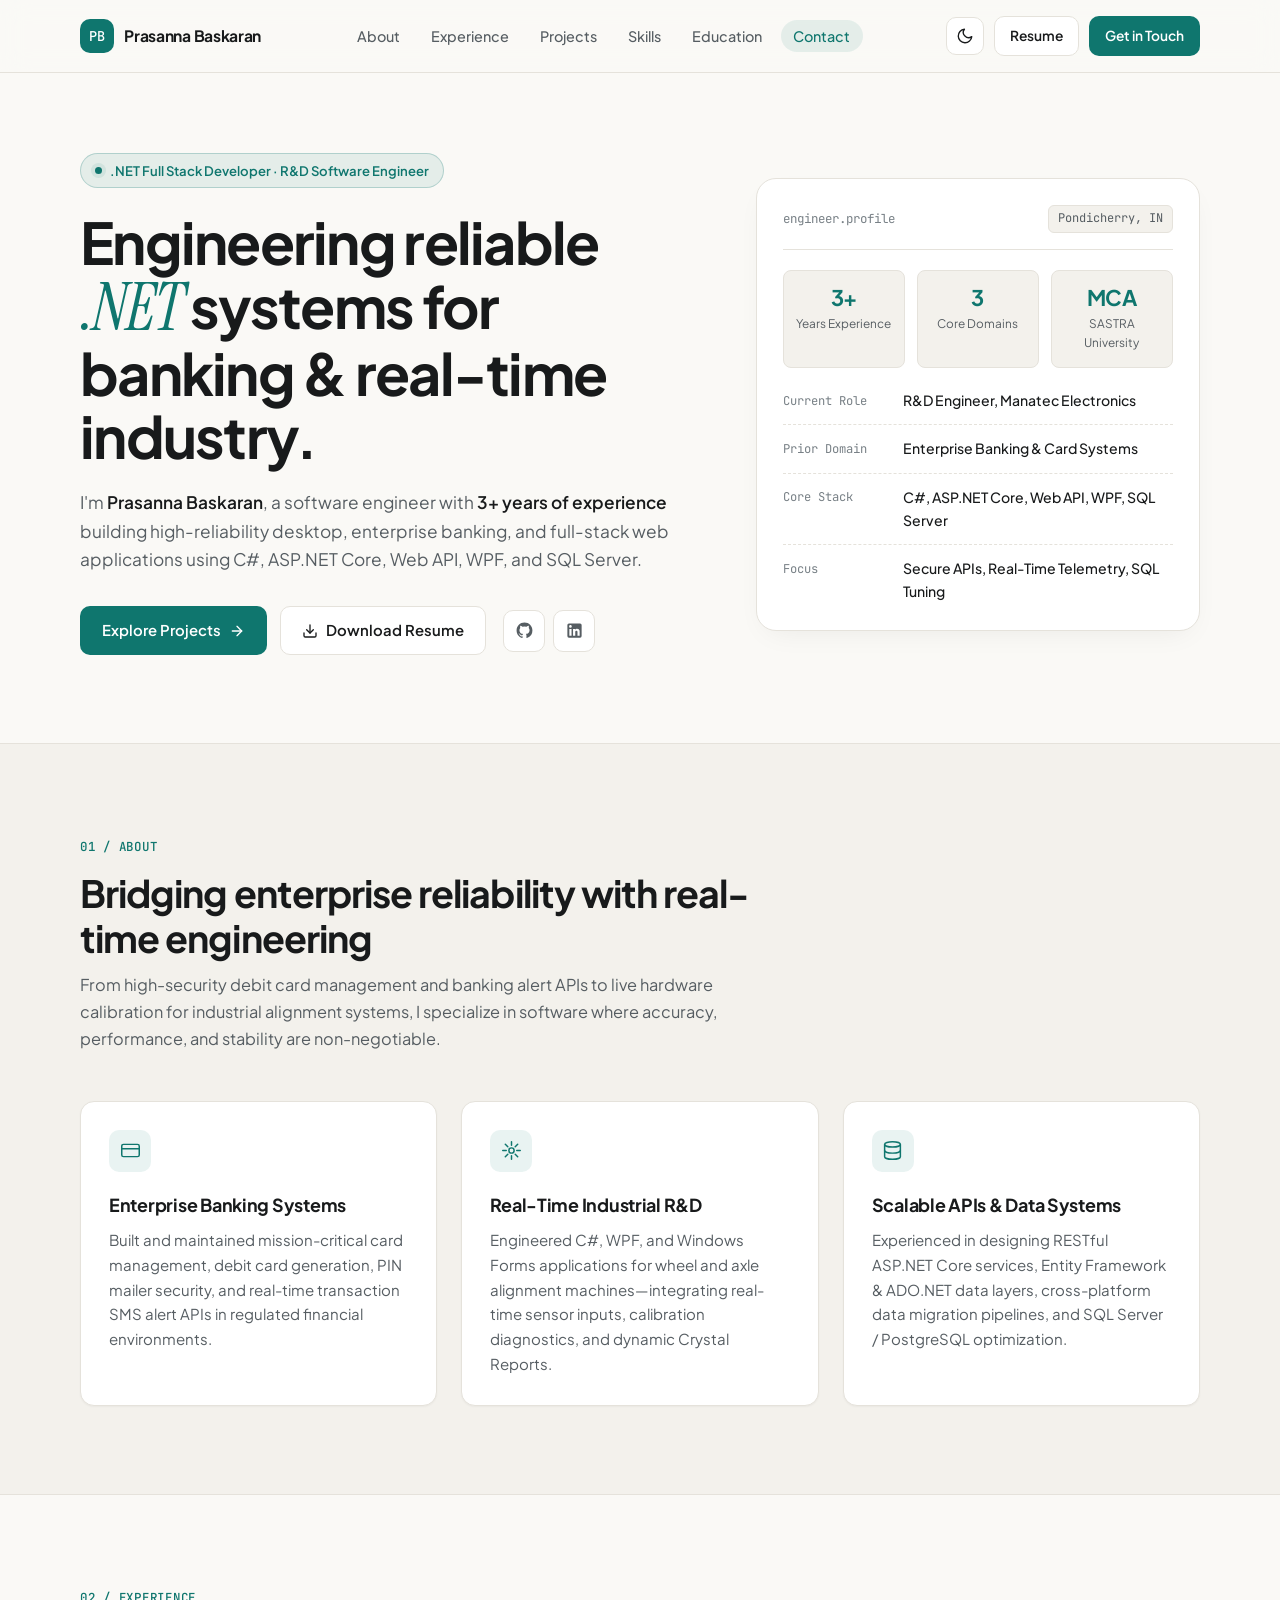
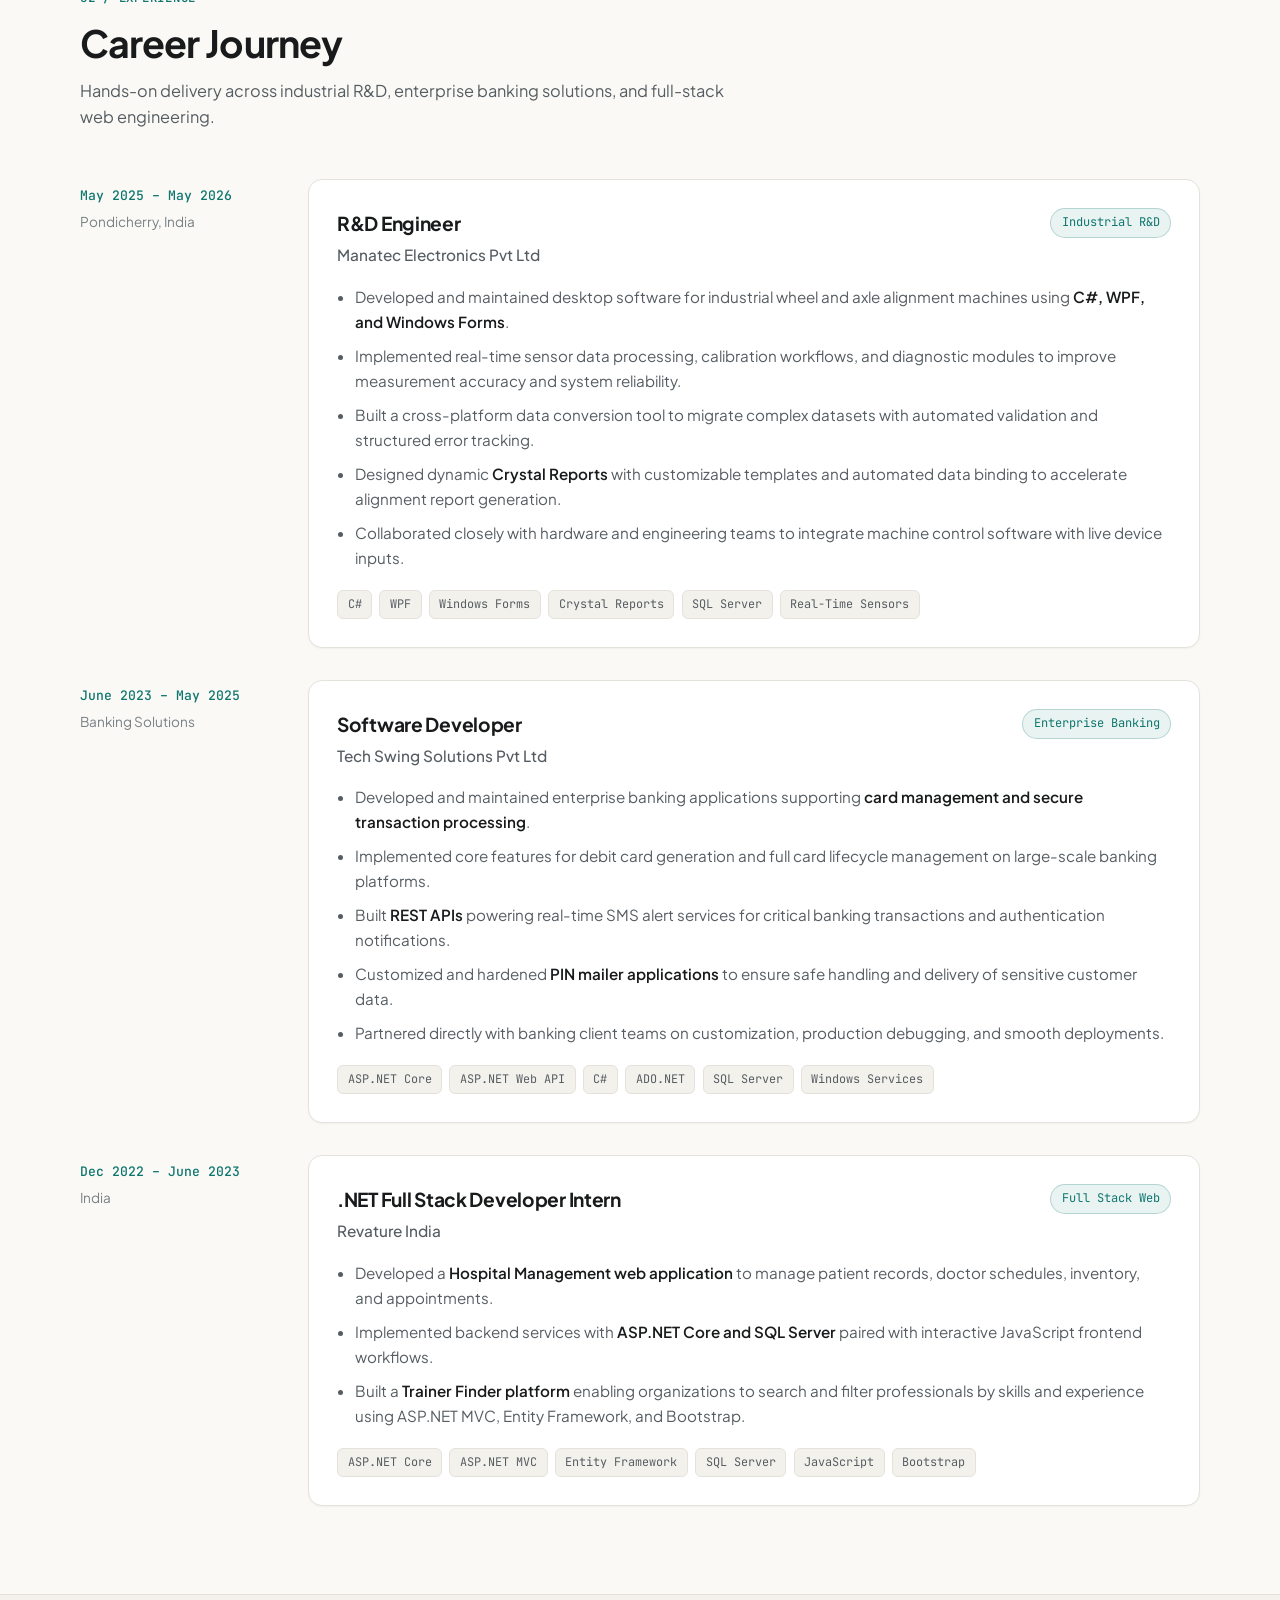
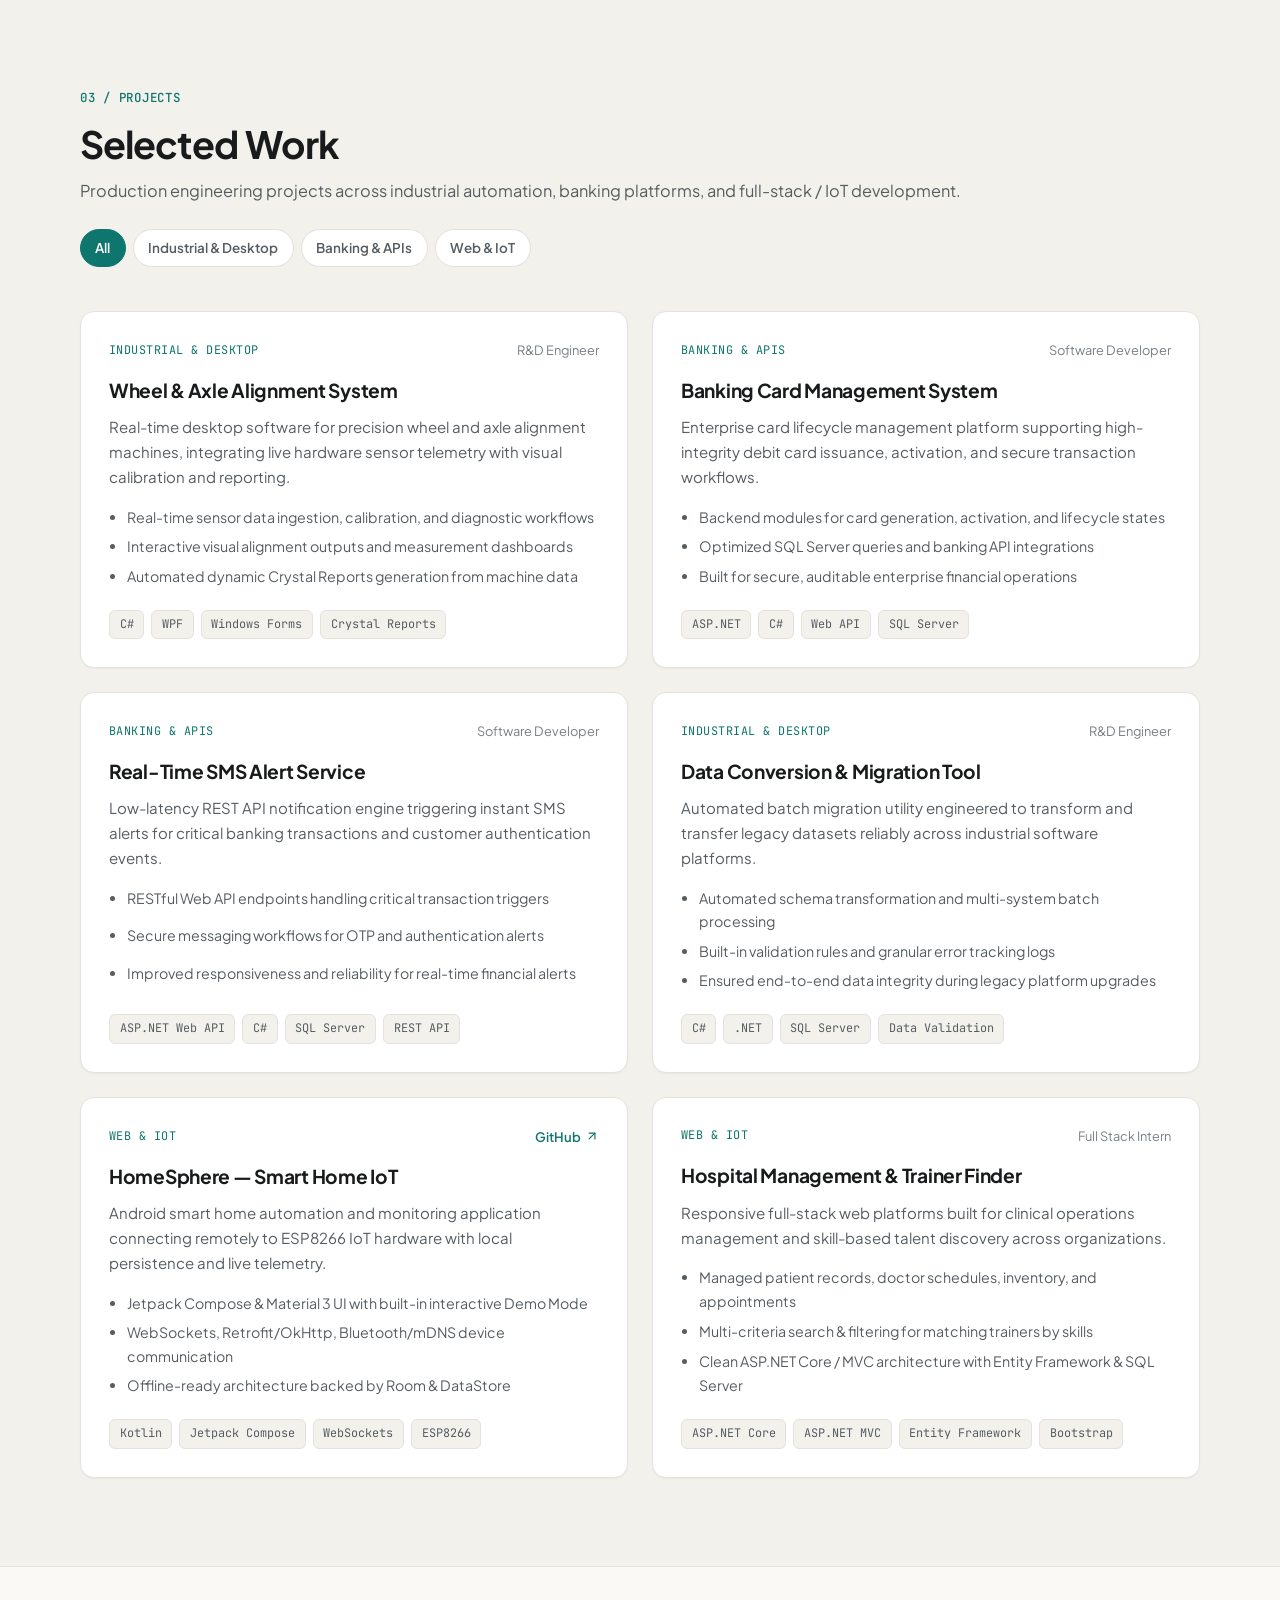
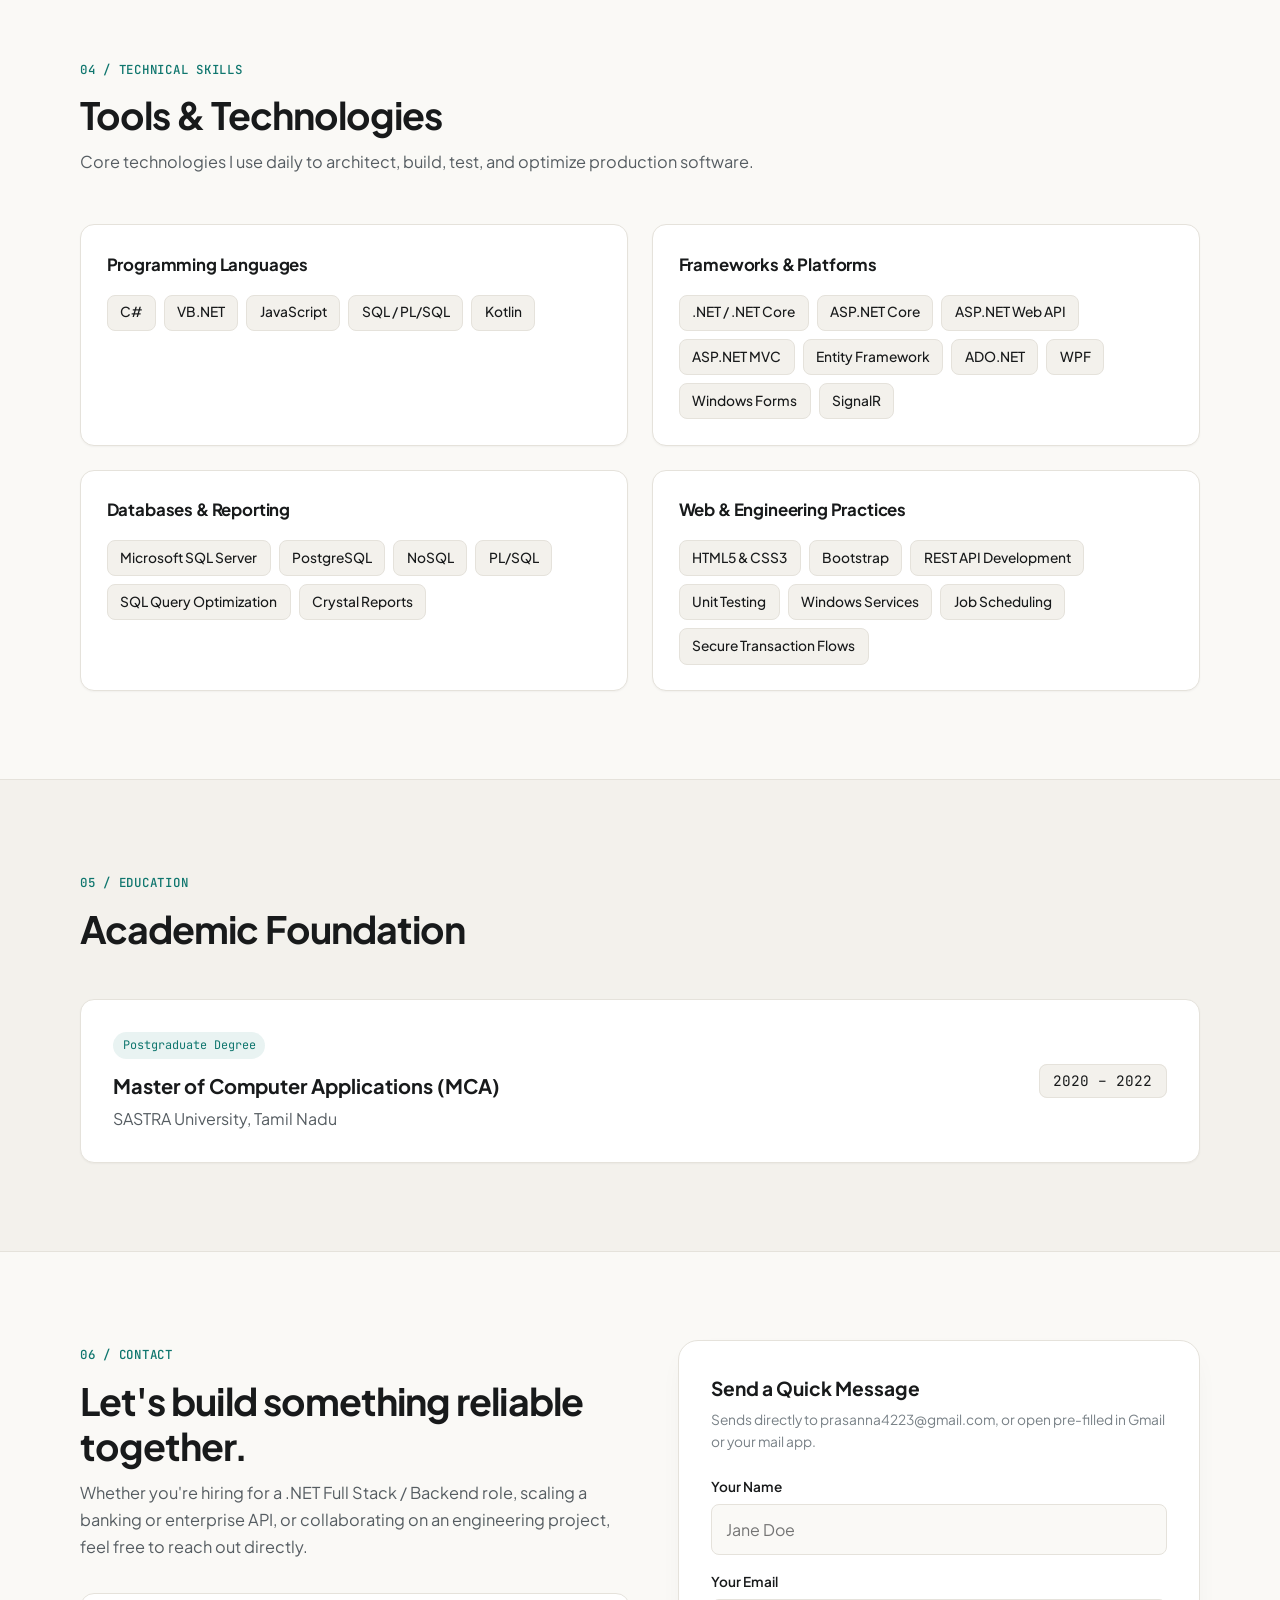
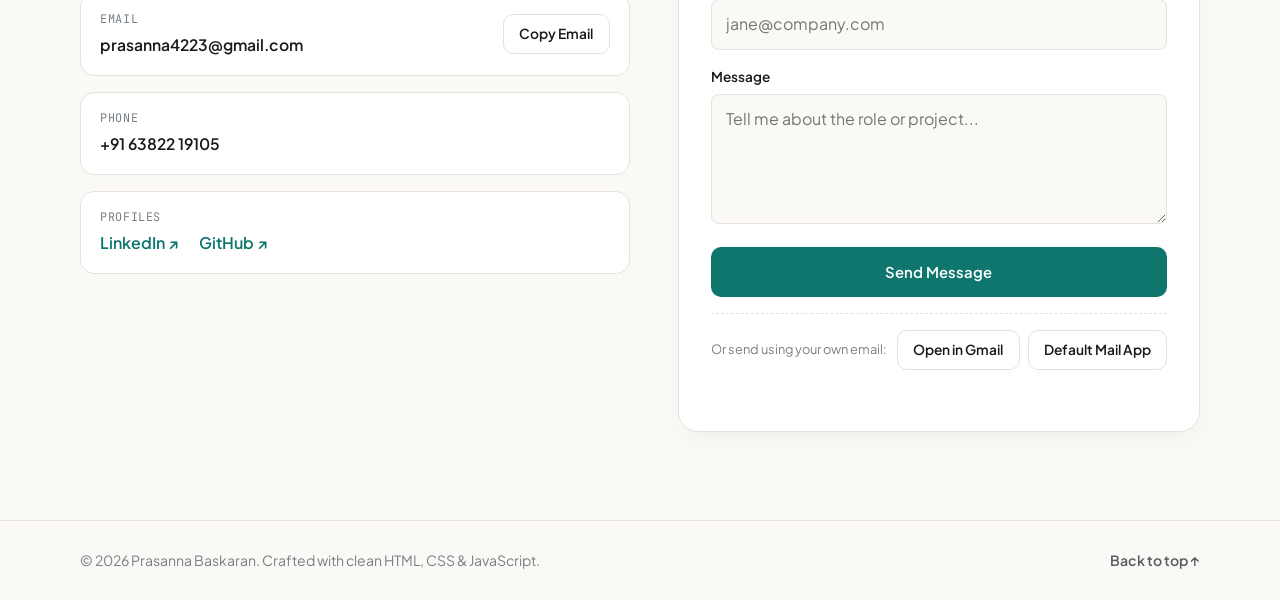
==== index.html @ 6852144d "Added new files" ====
<!DOCTYPE html>
<html lang="en" data-theme="light">
<head>
  <meta charset="UTF-8" />
  <meta name="viewport" content="width=device-width, initial-scale=1.0" />
  <title>Prasanna Baskaran — .NET Full Stack Developer &amp; R&amp;D Engineer</title>
  <meta name="description" content="Portfolio of Prasanna Baskaran — .NET Full Stack Developer and R&D Engineer with 3+ years of experience building enterprise banking platforms, real-time industrial software, and scalable web applications." />
  <meta property="og:title" content="Prasanna Baskaran — .NET Full Stack Developer" />
  <meta property="og:description" content="3+ years building C#, ASP.NET Core, Web API, WPF, and SQL Server solutions across enterprise banking and real-time industrial R&D." />
  <meta property="og:type" content="website" />

  <link rel="preconnect" href="https://fonts.googleapis.com" />
  <link rel="preconnect" href="https://fonts.gstatic.com" crossorigin />
  <link href="https://fonts.googleapis.com/css2?family=Instrument+Serif:ital@0;1&family=JetBrains+Mono:wght@400;500&family=Plus+Jakarta+Sans:wght@400;500;600;700&display=swap" rel="stylesheet" />

  <link rel="stylesheet" href="styles.css" />
</head>
<body>
  <div class="scroll-progress" id="scrollProgress" aria-hidden="true"></div>
  <a class="skip-link" href="#main">Skip to main content</a>

  <!-- Header & Navigation -->
  <header class="site-header" id="top">
    <div class="container header-inner">
      <a href="#top" class="brand" aria-label="Prasanna Baskaran home">
        <span class="brand-mark">PB</span>
        <span class="brand-name">Prasanna Baskaran</span>
      </a>

      <nav class="nav" id="primaryNav" aria-label="Primary navigation">
        <ul class="nav-list">
          <li><a href="#about" class="nav-link">About</a></li>
          <li><a href="#experience" class="nav-link">Experience</a></li>
          <li><a href="#projects" class="nav-link">Projects</a></li>
          <li><a href="#skills" class="nav-link">Skills</a></li>
          <li><a href="#education" class="nav-link">Education</a></li>
          <li><a href="#contact" class="nav-link">Contact</a></li>
        </ul>
      </nav>

      <div class="header-actions">
        <button
          type="button"
          class="icon-btn"
          id="themeToggle"
          aria-label="Toggle dark mode"
          title="Toggle color theme"
        >
          <svg class="icon icon-sun" viewBox="0 0 24 24" fill="none" stroke="currentColor" stroke-width="1.8" stroke-linecap="round" stroke-linejoin="round" aria-hidden="true">
            <circle cx="12" cy="12" r="4"></circle>
            <path d="M12 2v2M12 20v2M4.93 4.93l1.41 1.41M17.66 17.66l1.41 1.41M2 12h2M20 12h2M6.34 17.66l-1.41 1.41M19.07 4.93l-1.41 1.41"></path>
          </svg>
          <svg class="icon icon-moon" viewBox="0 0 24 24" fill="none" stroke="currentColor" stroke-width="1.8" stroke-linecap="round" stroke-linejoin="round" aria-hidden="true">
            <path d="M21 12.79A9 9 0 1 1 11.21 3 7 7 0 0 0 21 12.79z"></path>
          </svg>
        </button>

        <a href="Prasanna_Baskaran_Resume.html" download="Prasanna_Baskaran_Resume.html" class="btn btn-secondary btn-sm hide-mobile">Resume</a>
        <a href="#contact" class="btn btn-primary btn-sm hide-mobile">Get in Touch</a>

        <button
          type="button"
          class="icon-btn mobile-menu-btn"
          id="menuToggle"
          aria-label="Open navigation menu"
          aria-expanded="false"
          aria-controls="mobileDrawer"
        >
          <svg class="icon" viewBox="0 0 24 24" fill="none" stroke="currentColor" stroke-width="1.8" stroke-linecap="round" stroke-linejoin="round" aria-hidden="true">
            <line x1="4" y1="7" x2="20" y2="7"></line>
            <line x1="4" y1="12" x2="20" y2="12"></line>
            <line x1="4" y1="17" x2="20" y2="17"></line>
          </svg>
        </button>
      </div>
    </div>

    <div class="mobile-drawer" id="mobileDrawer" hidden>
      <ul class="mobile-nav-list">
        <li><a href="#about" class="mobile-nav-link">About</a></li>
        <li><a href="#experience" class="mobile-nav-link">Experience</a></li>
        <li><a href="#projects" class="mobile-nav-link">Projects</a></li>
        <li><a href="#skills" class="mobile-nav-link">Skills</a></li>
        <li><a href="#education" class="mobile-nav-link">Education</a></li>
        <li><a href="#contact" class="mobile-nav-link">Contact</a></li>
        <li><a href="Prasanna_Baskaran_Resume.html" download="Prasanna_Baskaran_Resume.html" class="mobile-nav-link">Download Resume</a></li>
      </ul>
    </div>
  </header>

  <main id="main">
    <!-- Hero Section -->
    <section class="hero section">
      <div class="container hero-grid">
        <div class="hero-content reveal">
          <div class="status-pill">
            <span class="status-dot" aria-hidden="true"></span>
            <span>.NET Full Stack Developer &middot; R&amp;D Software Engineer</span>
          </div>

          <h1 class="hero-title">
            Engineering reliable <span class="serif-accent">.NET</span> systems for banking &amp; real-time industry.
          </h1>

          <p class="hero-lead">
            I'm <strong>Prasanna Baskaran</strong>, a software engineer with <strong>3+ years of experience</strong> building high-reliability desktop, enterprise banking, and full-stack web applications using C#, ASP.NET Core, Web API, WPF, and SQL Server.
          </p>

          <div class="hero-actions">
            <a href="#projects" class="btn btn-primary">
              Explore Projects
              <svg class="btn-icon" viewBox="0 0 24 24" fill="none" stroke="currentColor" stroke-width="2" stroke-linecap="round" stroke-linejoin="round" aria-hidden="true">
                <path d="M5 12h14"></path>
                <path d="m12 5 7 7-7 7"></path>
              </svg>
            </a>
            <a href="Prasanna_Baskaran_Resume.html" download="Prasanna_Baskaran_Resume.html" class="btn btn-secondary" id="downloadResumeBtn">
              <svg class="btn-icon" viewBox="0 0 24 24" fill="none" stroke="currentColor" stroke-width="2" stroke-linecap="round" stroke-linejoin="round" aria-hidden="true">
                <path d="M21 15v4a2 2 0 0 1-2 2H5a2 2 0 0 1-2-2v-4"></path>
                <polyline points="7 10 12 15 17 10"></polyline>
                <line x1="12" y1="15" x2="12" y2="3"></line>
              </svg>
              Download Resume
            </a>
            <div class="social-row">
              <a href="https://github.com/PrasnnaBaskaran" target="_blank" rel="noopener noreferrer" class="social-link" aria-label="GitHub Profile" title="GitHub">
                <svg viewBox="0 0 24 24" fill="currentColor" aria-hidden="true">
                  <path d="M12 2C6.477 2 2 6.484 2 12.017c0 4.425 2.865 8.18 6.839 9.504.5.092.682-.217.682-.483 0-.237-.008-.868-.013-1.703-2.782.605-3.369-1.343-3.369-1.343-.454-1.158-1.11-1.466-1.11-1.466-.908-.62.069-.608.069-.608 1.003.07 1.53 1.032 1.53 1.032.892 1.53 2.341 1.088 2.91.832.092-.647.35-1.088.636-1.338-2.22-.253-4.555-1.113-4.555-4.951 0-1.093.39-1.988 1.029-2.688-.103-.253-.446-1.272.098-2.65 0 0 .84-.27 2.75 1.026A9.564 9.564 0 0 1 12 6.844a9.59 9.59 0 0 1 2.504.337c1.909-1.296 2.747-1.027 2.747-1.027.546 1.379.202 2.398.1 2.651.64.7 1.028 1.595 1.028 2.688 0 3.848-2.339 4.695-4.566 4.943.359.309.678.92.678 1.855 0 1.338-.012 2.419-.012 2.747 0 .268.18.58.688.482A10.02 10.02 0 0 0 22 12.017C22 6.484 17.522 2 12 2z"></path>
                </svg>
              </a>
              <a href="https://www.linkedin.com/in/prasannabaskaran/" target="_blank" rel="noopener noreferrer" class="social-link" aria-label="LinkedIn Profile" title="LinkedIn">
                <svg viewBox="0 0 24 24" fill="currentColor" aria-hidden="true">
                  <path d="M19 3a2 2 0 0 1 2 2v14a2 2 0 0 1-2 2H5a2 2 0 0 1-2-2V5a2 2 0 0 1 2-2h14m-.5 15.5v-5.3a3.26 3.26 0 0 0-3.26-3.26c-.85 0-1.84.52-2.28 1.3v-1.11h-2.79v8.37h2.79v-4.93c0-.77.62-1.4 1.39-1.4a1.4 1.4 0 0 1 1.4 1.4v4.93h2.75M6.88 8.56a1.68 1.68 0 0 0 1.68-1.68c0-.93-.75-1.69-1.68-1.69a1.69 1.69 0 0 0-1.69 1.69c0 .93.76 1.68 1.69 1.68m1.39 9.94v-8.37H5.5v8.37h2.77z"></path>
                </svg>
              </a>
            </div>
          </div>
        </div>

        <aside class="hero-card reveal" aria-label="Engineering overview card">
          <div class="card-header-bar">
            <span class="mono-label">engineer.profile</span>
            <span class="location-tag">Pondicherry, IN</span>
          </div>

          <div class="stat-grid">
            <div class="stat-item">
              <span class="stat-value">3+</span>
              <span class="stat-label">Years Experience</span>
            </div>
            <div class="stat-item">
              <span class="stat-value">3</span>
              <span class="stat-label">Core Domains</span>
            </div>
            <div class="stat-item">
              <span class="stat-value">MCA</span>
              <span class="stat-label">SASTRA University</span>
            </div>
          </div>

          <div class="profile-spec">
            <div class="spec-row">
              <span class="spec-key">Current Role</span>
              <span class="spec-val">R&amp;D Engineer, Manatec Electronics</span>
            </div>
            <div class="spec-row">
              <span class="spec-key">Prior Domain</span>
              <span class="spec-val">Enterprise Banking &amp; Card Systems</span>
            </div>
            <div class="spec-row">
              <span class="spec-key">Core Stack</span>
              <span class="spec-val">C#, ASP.NET Core, Web API, WPF, SQL Server</span>
            </div>
            <div class="spec-row">
              <span class="spec-key">Focus</span>
              <span class="spec-val">Secure APIs, Real-Time Telemetry, SQL Tuning</span>
            </div>
          </div>
        </aside>
      </div>
    </section>

    <!-- About & Domain Pillars -->
    <section class="section section-alt" id="about">
      <div class="container">
        <div class="section-head reveal">
          <span class="eyebrow">01 / About</span>
          <h2 class="section-title">Bridging enterprise reliability with real-time engineering</h2>
          <p class="section-subtitle">
            From high-security debit card management and banking alert APIs to live hardware calibration for industrial alignment systems, I specialize in software where accuracy, performance, and stability are non-negotiable.
          </p>
        </div>

        <div class="pillars-grid">
          <article class="pillar-card reveal">
            <div class="pillar-icon" aria-hidden="true">
              <svg viewBox="0 0 24 24" fill="none" stroke="currentColor" stroke-width="1.7" stroke-linecap="round" stroke-linejoin="round">
                <rect x="2" y="5" width="20" height="14" rx="2"></rect>
                <line x1="2" y1="10" x2="22" y2="10"></line>
              </svg>
            </div>
            <h3>Enterprise Banking Systems</h3>
            <p>
              Built and maintained mission-critical card management, debit card generation, PIN mailer security, and real-time transaction SMS alert APIs in regulated financial environments.
            </p>
          </article>

          <article class="pillar-card reveal">
            <div class="pillar-icon" aria-hidden="true">
              <svg viewBox="0 0 24 24" fill="none" stroke="currentColor" stroke-width="1.7" stroke-linecap="round" stroke-linejoin="round">
                <path d="M12 2v4M12 18v4M4.93 4.93l2.83 2.83M16.24 16.24l2.83 2.83M2 12h4M18 12h4M4.93 19.07l2.83-2.83M16.24 7.76l2.83-2.83"></path>
                <circle cx="12" cy="12" r="3"></circle>
              </svg>
            </div>
            <h3>Real-Time Industrial R&amp;D</h3>
            <p>
              Engineered C#, WPF, and Windows Forms applications for wheel and axle alignment machines—integrating real-time sensor inputs, calibration diagnostics, and dynamic Crystal Reports.
            </p>
          </article>

          <article class="pillar-card reveal">
            <div class="pillar-icon" aria-hidden="true">
              <svg viewBox="0 0 24 24" fill="none" stroke="currentColor" stroke-width="1.7" stroke-linecap="round" stroke-linejoin="round">
                <ellipse cx="12" cy="5" rx="9" ry="3"></ellipse>
                <path d="M3 5v14c0 1.66 4.03 3 9 3s9-1.34 9-3V5"></path>
                <path d="M3 12c0 1.66 4.03 3 9 3s9-1.34 9-3"></path>
              </svg>
            </div>
            <h3>Scalable APIs &amp; Data Systems</h3>
            <p>
              Experienced in designing RESTful ASP.NET Core services, Entity Framework &amp; ADO.NET data layers, cross-platform data migration pipelines, and SQL Server / PostgreSQL optimization.
            </p>
          </article>
        </div>
      </div>
    </section>

    <!-- Experience Section -->
    <section class="section" id="experience">
      <div class="container">
        <div class="section-head reveal">
          <span class="eyebrow">02 / Experience</span>
          <h2 class="section-title">Career Journey</h2>
          <p class="section-subtitle">
            Hands-on delivery across industrial R&amp;D, enterprise banking solutions, and full-stack web engineering.
          </p>
        </div>

        <div class="timeline">
          <article class="timeline-item reveal">
            <div class="timeline-meta">
              <span class="timeline-date">May 2025 &ndash; May 2026</span>
              <span class="timeline-location">Pondicherry, India</span>
            </div>
            <div class="timeline-card">
              <div class="timeline-card-head">
                <div>
                  <h3>R&amp;D Engineer</h3>
                  <p class="company-name">Manatec Electronics Pvt Ltd</p>
                </div>
                <span class="domain-badge">Industrial R&amp;D</span>
              </div>
              <ul class="bullet-list">
                <li>Developed and maintained desktop software for industrial wheel and axle alignment machines using <strong>C#, WPF, and Windows Forms</strong>.</li>
                <li>Implemented real-time sensor data processing, calibration workflows, and diagnostic modules to improve measurement accuracy and system reliability.</li>
                <li>Built a cross-platform data conversion tool to migrate complex datasets with automated validation and structured error tracking.</li>
                <li>Designed dynamic <strong>Crystal Reports</strong> with customizable templates and automated data binding to accelerate alignment report generation.</li>
                <li>Collaborated closely with hardware and engineering teams to integrate machine control software with live device inputs.</li>
              </ul>
              <div class="tag-row">
                <span class="tag">C#</span>
                <span class="tag">WPF</span>
                <span class="tag">Windows Forms</span>
                <span class="tag">Crystal Reports</span>
                <span class="tag">SQL Server</span>
                <span class="tag">Real-Time Sensors</span>
              </div>
            </div>
          </article>

          <article class="timeline-item reveal">
            <div class="timeline-meta">
              <span class="timeline-date">June 2023 &ndash; May 2025</span>
              <span class="timeline-location">Banking Solutions</span>
            </div>
            <div class="timeline-card">
              <div class="timeline-card-head">
                <div>
                  <h3>Software Developer</h3>
                  <p class="company-name">Tech Swing Solutions Pvt Ltd</p>
                </div>
                <span class="domain-badge">Enterprise Banking</span>
              </div>
              <ul class="bullet-list">
                <li>Developed and maintained enterprise banking applications supporting <strong>card management and secure transaction processing</strong>.</li>
                <li>Implemented core features for debit card generation and full card lifecycle management on large-scale banking platforms.</li>
                <li>Built <strong>REST APIs</strong> powering real-time SMS alert services for critical banking transactions and authentication notifications.</li>
                <li>Customized and hardened <strong>PIN mailer applications</strong> to ensure safe handling and delivery of sensitive customer data.</li>
                <li>Partnered directly with banking client teams on customization, production debugging, and smooth deployments.</li>
              </ul>
              <div class="tag-row">
                <span class="tag">ASP.NET Core</span>
                <span class="tag">ASP.NET Web API</span>
                <span class="tag">C#</span>
                <span class="tag">ADO.NET</span>
                <span class="tag">SQL Server</span>
                <span class="tag">Windows Services</span>
              </div>
            </div>
          </article>

          <article class="timeline-item reveal">
            <div class="timeline-meta">
              <span class="timeline-date">Dec 2022 &ndash; June 2023</span>
              <span class="timeline-location">India</span>
            </div>
            <div class="timeline-card">
              <div class="timeline-card-head">
                <div>
                  <h3>.NET Full Stack Developer Intern</h3>
                  <p class="company-name">Revature India</p>
                </div>
                <span class="domain-badge">Full Stack Web</span>
              </div>
              <ul class="bullet-list">
                <li>Developed a <strong>Hospital Management web application</strong> to manage patient records, doctor schedules, inventory, and appointments.</li>
                <li>Implemented backend services with <strong>ASP.NET Core and SQL Server</strong> paired with interactive JavaScript frontend workflows.</li>
                <li>Built a <strong>Trainer Finder platform</strong> enabling organizations to search and filter professionals by skills and experience using ASP.NET MVC, Entity Framework, and Bootstrap.</li>
              </ul>
              <div class="tag-row">
                <span class="tag">ASP.NET Core</span>
                <span class="tag">ASP.NET MVC</span>
                <span class="tag">Entity Framework</span>
                <span class="tag">SQL Server</span>
                <span class="tag">JavaScript</span>
                <span class="tag">Bootstrap</span>
              </div>
            </div>
          </article>
        </div>
      </div>
    </section>

    <!-- Projects Section -->
    <section class="section section-alt" id="projects">
      <div class="container">
        <div class="section-head-split reveal">
          <div>
            <span class="eyebrow">03 / Projects</span>
            <h2 class="section-title">Selected Work</h2>
            <p class="section-subtitle">
              Production engineering projects across industrial automation, banking platforms, and full-stack / IoT development.
            </p>
          </div>

          <div class="filter-bar" role="tablist" aria-label="Filter projects by category">
            <button type="button" class="filter-btn is-active" data-filter="all" role="tab" aria-selected="true">All</button>
            <button type="button" class="filter-btn" data-filter="industrial" role="tab" aria-selected="false">Industrial &amp; Desktop</button>
            <button type="button" class="filter-btn" data-filter="banking" role="tab" aria-selected="false">Banking &amp; APIs</button>
            <button type="button" class="filter-btn" data-filter="web-iot" role="tab" aria-selected="false">Web &amp; IoT</button>
          </div>
        </div>

        <div class="projects-grid" id="projectsGrid">
          <article class="project-card reveal" data-category="industrial">
            <div class="project-top">
              <span class="project-category">Industrial &amp; Desktop</span>
              <span class="project-role">R&amp;D Engineer</span>
            </div>
            <h3>Wheel &amp; Axle Alignment System</h3>
            <p class="project-desc">
              Real-time desktop software for precision wheel and axle alignment machines, integrating live hardware sensor telemetry with visual calibration and reporting.
            </p>
            <ul class="project-highlights">
              <li>Real-time sensor data ingestion, calibration, and diagnostic workflows</li>
              <li>Interactive visual alignment outputs and measurement dashboards</li>
              <li>Automated dynamic Crystal Reports generation from machine data</li>
            </ul>
            <div class="tag-row">
              <span class="tag">C#</span>
              <span class="tag">WPF</span>
              <span class="tag">Windows Forms</span>
              <span class="tag">Crystal Reports</span>
            </div>
          </article>

          <article class="project-card reveal" data-category="banking">
            <div class="project-top">
              <span class="project-category">Banking &amp; APIs</span>
              <span class="project-role">Software Developer</span>
            </div>
            <h3>Banking Card Management System</h3>
            <p class="project-desc">
              Enterprise card lifecycle management platform supporting high-integrity debit card issuance, activation, and secure transaction workflows.
            </p>
            <ul class="project-highlights">
              <li>Backend modules for card generation, activation, and lifecycle states</li>
              <li>Optimized SQL Server queries and banking API integrations</li>
              <li>Built for secure, auditable enterprise financial operations</li>
            </ul>
            <div class="tag-row">
              <span class="tag">ASP.NET</span>
              <span class="tag">C#</span>
              <span class="tag">Web API</span>
              <span class="tag">SQL Server</span>
            </div>
          </article>

          <article class="project-card reveal" data-category="banking">
            <div class="project-top">
              <span class="project-category">Banking &amp; APIs</span>
              <span class="project-role">Software Developer</span>
            </div>
            <h3>Real-Time SMS Alert Service</h3>
            <p class="project-desc">
              Low-latency REST API notification engine triggering instant SMS alerts for critical banking transactions and customer authentication events.
            </p>
            <ul class="project-highlights">
              <li>RESTful Web API endpoints handling critical transaction triggers</li>
              <li>Secure messaging workflows for OTP and authentication alerts</li>
              <li>Improved responsiveness and reliability for real-time financial alerts</li>
            </ul>
            <div class="tag-row">
              <span class="tag">ASP.NET Web API</span>
              <span class="tag">C#</span>
              <span class="tag">SQL Server</span>
              <span class="tag">REST API</span>
            </div>
          </article>

          <article class="project-card reveal" data-category="industrial">
            <div class="project-top">
              <span class="project-category">Industrial &amp; Desktop</span>
              <span class="project-role">R&amp;D Engineer</span>
            </div>
            <h3>Data Conversion &amp; Migration Tool</h3>
            <p class="project-desc">
              Automated batch migration utility engineered to transform and transfer legacy datasets reliably across industrial software platforms.
            </p>
            <ul class="project-highlights">
              <li>Automated schema transformation and multi-system batch processing</li>
              <li>Built-in validation rules and granular error tracking logs</li>
              <li>Ensured end-to-end data integrity during legacy platform upgrades</li>
            </ul>
            <div class="tag-row">
              <span class="tag">C#</span>
              <span class="tag">.NET</span>
              <span class="tag">SQL Server</span>
              <span class="tag">Data Validation</span>
            </div>
          </article>

          <article class="project-card reveal" data-category="web-iot">
            <div class="project-top">
              <span class="project-category">Web &amp; IoT</span>
              <a href="https://github.com/PrasnnaBaskaran/Home_Automation" target="_blank" rel="noopener noreferrer" class="project-ext-link">
                GitHub
                <svg viewBox="0 0 24 24" fill="none" stroke="currentColor" stroke-width="2" stroke-linecap="round" stroke-linejoin="round" aria-hidden="true">
                  <path d="M7 17 17 7"></path>
                  <path d="M7 7h10v10"></path>
                </svg>
              </a>
            </div>
            <h3>HomeSphere — Smart Home IoT</h3>
            <p class="project-desc">
              Android smart home automation and monitoring application connecting remotely to ESP8266 IoT hardware with local persistence and live telemetry.
            </p>
            <ul class="project-highlights">
              <li>Jetpack Compose &amp; Material 3 UI with built-in interactive Demo Mode</li>
              <li>WebSockets, Retrofit/OkHttp, Bluetooth/mDNS device communication</li>
              <li>Offline-ready architecture backed by Room &amp; DataStore</li>
            </ul>
            <div class="tag-row">
              <span class="tag">Kotlin</span>
              <span class="tag">Jetpack Compose</span>
              <span class="tag">WebSockets</span>
              <span class="tag">ESP8266</span>
            </div>
          </article>

          <article class="project-card reveal" data-category="web-iot">
            <div class="project-top">
              <span class="project-category">Web &amp; IoT</span>
              <span class="project-role">Full Stack Intern</span>
            </div>
            <h3>Hospital Management &amp; Trainer Finder</h3>
            <p class="project-desc">
              Responsive full-stack web platforms built for clinical operations management and skill-based talent discovery across organizations.
            </p>
            <ul class="project-highlights">
              <li>Managed patient records, doctor schedules, inventory, and appointments</li>
              <li>Multi-criteria search &amp; filtering for matching trainers by skills</li>
              <li>Clean ASP.NET Core / MVC architecture with Entity Framework &amp; SQL Server</li>
            </ul>
            <div class="tag-row">
              <span class="tag">ASP.NET Core</span>
              <span class="tag">ASP.NET MVC</span>
              <span class="tag">Entity Framework</span>
              <span class="tag">Bootstrap</span>
            </div>
          </article>
        </div>
      </div>
    </section>

    <!-- Skills Section -->
    <section class="section" id="skills">
      <div class="container">
        <div class="section-head reveal">
          <span class="eyebrow">04 / Technical Skills</span>
          <h2 class="section-title">Tools &amp; Technologies</h2>
          <p class="section-subtitle">
            Core technologies I use daily to architect, build, test, and optimize production software.
          </p>
        </div>

        <div class="skills-grid">
          <div class="skill-card reveal">
            <h3>Programming Languages</h3>
            <div class="skill-chips">
              <span>C#</span>
              <span>VB.NET</span>
              <span>JavaScript</span>
              <span>SQL / PL/SQL</span>
              <span>Kotlin</span>
            </div>
          </div>

          <div class="skill-card reveal">
            <h3>Frameworks &amp; Platforms</h3>
            <div class="skill-chips">
              <span>.NET / .NET Core</span>
              <span>ASP.NET Core</span>
              <span>ASP.NET Web API</span>
              <span>ASP.NET MVC</span>
              <span>Entity Framework</span>
              <span>ADO.NET</span>
              <span>WPF</span>
              <span>Windows Forms</span>
              <span>SignalR</span>
            </div>
          </div>

          <div class="skill-card reveal">
            <h3>Databases &amp; Reporting</h3>
            <div class="skill-chips">
              <span>Microsoft SQL Server</span>
              <span>PostgreSQL</span>
              <span>NoSQL</span>
              <span>PL/SQL</span>
              <span>SQL Query Optimization</span>
              <span>Crystal Reports</span>
            </div>
          </div>

          <div class="skill-card reveal">
            <h3>Web &amp; Engineering Practices</h3>
            <div class="skill-chips">
              <span>HTML5 &amp; CSS3</span>
              <span>Bootstrap</span>
              <span>REST API Development</span>
              <span>Unit Testing</span>
              <span>Windows Services</span>
              <span>Job Scheduling</span>
              <span>Secure Transaction Flows</span>
            </div>
          </div>
        </div>
      </div>
    </section>

    <!-- Education Section -->
    <section class="section section-alt" id="education">
      <div class="container">
        <div class="section-head reveal">
          <span class="eyebrow">05 / Education</span>
          <h2 class="section-title">Academic Foundation</h2>
        </div>

        <div class="education-card reveal">
          <div class="edu-main">
            <span class="edu-badge">Postgraduate Degree</span>
            <h3>Master of Computer Applications (MCA)</h3>
            <p class="edu-school">SASTRA University, Tamil Nadu</p>
          </div>
          <div class="edu-year">
            <span class="mono-label">2020 &ndash; 2022</span>
          </div>
        </div>
      </div>
    </section>

    <!-- Contact Section -->
    <section class="section" id="contact">
      <div class="container">
        <div class="contact-grid">
          <div class="contact-info reveal">
            <span class="eyebrow">06 / Contact</span>
            <h2 class="section-title">Let's build something reliable together.</h2>
            <p class="section-subtitle">
              Whether you're hiring for a .NET Full Stack / Backend role, scaling a banking or enterprise API, or collaborating on an engineering project, feel free to reach out directly.
            </p>

            <div class="contact-methods">
              <div class="contact-row">
                <div>
                  <span class="contact-label">Email</span>
                  <a href="mailto:prasanna4223@gmail.com" class="contact-value">prasanna4223@gmail.com</a>
                </div>
                <button type="button" class="btn btn-secondary btn-sm" id="copyEmailBtn" data-email="prasanna4223@gmail.com">
                  Copy Email
                </button>
              </div>

              <div class="contact-row">
                <div>
                  <span class="contact-label">Phone</span>
                  <a href="tel:+916382219105" class="contact-value">+91 63822 19105</a>
                </div>
              </div>

              <div class="contact-row">
                <div>
                  <span class="contact-label">Profiles</span>
                  <div class="contact-links">
                    <a href="https://www.linkedin.com/in/prasannabaskaran/" target="_blank" rel="noopener noreferrer">LinkedIn &nearr;</a>
                    <a href="https://github.com/PrasnnaBaskaran" target="_blank" rel="noopener noreferrer">GitHub &nearr;</a>
                  </div>
                </div>
              </div>
            </div>
          </div>

          <form class="contact-form reveal" id="contactForm" novalidate>
            <h3>Send a Quick Message</h3>
            <p class="form-hint">Sends directly to prasanna4223@gmail.com, or open pre-filled in Gmail or your mail app.</p>

            <input type="text" name="_honey" tabindex="-1" autocomplete="off" style="display:none" aria-hidden="true" />

            <div class="form-group">
              <label for="senderName">Your Name</label>
              <input type="text" id="senderName" name="name" placeholder="Jane Doe" required />
            </div>

            <div class="form-group">
              <label for="senderEmail">Your Email</label>
              <input type="email" id="senderEmail" name="email" placeholder="jane@company.com" required />
            </div>

            <div class="form-group">
              <label for="senderMessage">Message</label>
              <textarea id="senderMessage" name="message" rows="4" placeholder="Tell me about the role or project..." required></textarea>
            </div>

            <button type="submit" class="btn btn-primary btn-full" id="sendSubmitBtn">Send Message</button>

            <div class="form-alt-actions">
              <span class="form-alt-label">Or send using your own email:</span>
              <div class="form-alt-btns">
                <button type="button" class="btn btn-secondary btn-sm" id="openGmailBtn">Open in Gmail</button>
                <button type="button" class="btn btn-secondary btn-sm" id="openMailtoBtn">Default Mail App</button>
              </div>
            </div>

            <p class="form-status" id="formStatus" role="status" aria-live="polite"></p>
          </form>
        </div>
      </div>
    </section>
  </main>

  <footer class="site-footer">
    <div class="container footer-inner">
      <p>&copy; <span id="currentYear">2026</span> Prasanna Baskaran. Crafted with clean HTML, CSS &amp; JavaScript.</p>
      <a href="#top" class="back-to-top">Back to top &uarr;</a>
    </div>
  </footer>

  <div class="toast" id="toast" role="status" aria-live="polite" hidden></div>

  <script src="script.js"></script>
</body>
</html>
---- styles.css ----
/* ==========================================================================
   Prasanna Baskaran — Editorial Minimalist Developer Portfolio
   ========================================================================== */

:root {
  /* Light Editorial Palette */
  --bg: #faf9f6;
  --bg-alt: #f3f1ec;
  --surface: #ffffff;
  --surface-hover: #fdfcfa;
  --text: #181a1b;
  --text-muted: #565d62;
  --text-subtle: #788086;
  --border: #e5e2db;
  --border-strong: #d3cec4;

  /* Refined Teal Accent */
  --accent: #0f766e;
  --accent-hover: #0d5f59;
  --accent-soft: rgba(15, 118, 110, 0.09);
  --accent-border: rgba(15, 118, 110, 0.24);

  /* Typography */
  --font-sans: "Plus Jakarta Sans", -apple-system, BlinkMacSystemFont, "Segoe UI", Roboto, sans-serif;
  --font-serif: "Instrument Serif", Georgia, "Times New Roman", serif;
  --font-mono: "JetBrains Mono", ui-monospace, SFMono-Regular, Menlo, monospace;

  /* Shadows & Radii */
  --radius-sm: 8px;
  --radius-md: 14px;
  --radius-lg: 20px;
  --shadow-sm: 0 1px 2px rgba(24, 26, 27, 0.04);
  --shadow-md: 0 10px 30px -12px rgba(24, 26, 27, 0.08);
  --header-bg: rgba(250, 249, 246, 0.84);
  --container-max: 1120px;
}

[data-theme="dark"] {
  --bg: #0e1113;
  --bg-alt: #13171a;
  --surface: #181d21;
  --surface-hover: #1e2429;
  --text: #eef1f2;
  --text-muted: #a2adb5;
  --text-subtle: #78848d;
  --border: #252c31;
  --border-strong: #343e46;

  --accent: #2dd4bf;
  --accent-hover: #5eead4;
  --accent-soft: rgba(45, 212, 191, 0.1);
  --accent-border: rgba(45, 212, 191, 0.28);

  --shadow-sm: 0 1px 2px rgba(0, 0, 0, 0.25);
  --shadow-md: 0 16px 36px -14px rgba(0, 0, 0, 0.45);
  --header-bg: rgba(14, 17, 19, 0.84);
}

/* Reset & Base */
*,
*::before,
*::after {
  box-sizing: border-box;
}

html {
  scroll-behavior: smooth;
  scroll-padding-top: 84px;
}

body {
  margin: 0;
  font-family: var(--font-sans);
  font-size: 16px;
  line-height: 1.65;
  color: var(--text);
  background-color: var(--bg);
  -webkit-font-smoothing: antialiased;
  transition: background-color 0.25s ease, color 0.25s ease;
}

h1, h2, h3, h4, p, ul {
  margin: 0;
}

a {
  color: inherit;
  text-decoration: none;
}

button, input, textarea {
  font: inherit;
  color: inherit;
}

.container {
  width: min(100% - 2.5rem, var(--container-max));
  margin-inline: auto;
}

.skip-link {
  position: absolute;
  top: -100px;
  left: 1rem;
  z-index: 200;
  padding: 0.6rem 1rem;
  background: var(--accent);
  color: #ffffff;
  border-radius: var(--radius-sm);
  font-weight: 600;
}

.skip-link:focus {
  top: 1rem;
}

/* Scroll Progress */
.scroll-progress {
  position: fixed;
  top: 0;
  left: 0;
  width: 0;
  height: 2.5px;
  background: var(--accent);
  z-index: 120;
  transition: width 0.08s linear;
}

/* Header */
.site-header {
  position: sticky;
  top: 0;
  z-index: 100;
  background: var(--header-bg);
  backdrop-filter: blur(14px);
  -webkit-backdrop-filter: blur(14px);
  border-bottom: 1px solid var(--border);
}

.header-inner {
  display: flex;
  align-items: center;
  justify-content: space-between;
  height: 72px;
  gap: 1.5rem;
}

.brand {
  display: inline-flex;
  align-items: center;
  gap: 0.65rem;
  font-weight: 700;
  letter-spacing: -0.02em;
}

.brand-mark {
  display: grid;
  place-items: center;
  width: 34px;
  height: 34px;
  border-radius: 10px;
  background: var(--accent);
  color: #ffffff;
  font-family: var(--font-mono);
  font-size: 0.85rem;
  font-weight: 500;
}

[data-theme="dark"] .brand-mark {
  color: #0b1615;
}

.brand-name {
  font-size: 0.98rem;
}

.nav-list {
  display: flex;
  align-items: center;
  gap: 0.35rem;
  list-style: none;
  padding: 0;
}

.nav-link {
  padding: 0.45rem 0.8rem;
  border-radius: 999px;
  font-size: 0.9rem;
  font-weight: 500;
  color: var(--text-muted);
  transition: color 0.2s ease, background-color 0.2s ease;
}

.nav-link:hover,
.nav-link.is-active {
  color: var(--text);
  background: var(--accent-soft);
}

.nav-link.is-active {
  color: var(--accent);
}

.header-actions {
  display: flex;
  align-items: center;
  gap: 0.6rem;
}

.icon-btn {
  display: inline-grid;
  place-items: center;
  width: 38px;
  height: 38px;
  border-radius: 10px;
  border: 1px solid var(--border);
  background: var(--surface);
  cursor: pointer;
  transition: border-color 0.2s ease, background-color 0.2s ease, transform 0.15s ease;
}

.icon-btn:hover {
  border-color: var(--border-strong);
  background: var(--surface-hover);
}

.icon {
  width: 18px;
  height: 18px;
}

[data-theme="light"] .icon-sun { display: none; }
[data-theme="dark"] .icon-moon { display: none; }

.mobile-menu-btn {
  display: none;
}

.mobile-drawer {
  border-top: 1px solid var(--border);
  background: var(--surface);
  padding: 0.75rem 1.25rem 1.25rem;
}

.mobile-nav-list {
  list-style: none;
  padding: 0;
  display: grid;
  gap: 0.25rem;
}

.mobile-nav-link {
  display: block;
  padding: 0.65rem 0.75rem;
  border-radius: var(--radius-sm);
  font-weight: 500;
  color: var(--text-muted);
}

.mobile-nav-link:hover {
  background: var(--accent-soft);
  color: var(--accent);
}

/* Buttons */
.btn {
  display: inline-flex;
  align-items: center;
  justify-content: center;
  gap: 0.5rem;
  padding: 0.72rem 1.3rem;
  border-radius: 10px;
  font-size: 0.93rem;
  font-weight: 600;
  border: 1px solid transparent;
  cursor: pointer;
  transition: background-color 0.2s ease, border-color 0.2s ease, transform 0.15s ease, color 0.2s ease;
}

.btn:active {
  transform: translateY(1px);
}

.btn-sm {
  padding: 0.48rem 0.95rem;
  font-size: 0.86rem;
}

.btn-full {
  width: 100%;
}

.btn-primary {
  background: var(--accent);
  color: #ffffff;
}

.btn-primary:hover {
  background: var(--accent-hover);
}

[data-theme="dark"] .btn-primary {
  color: #081816;
}

.btn-secondary {
  background: var(--surface);
  border-color: var(--border);
  color: var(--text);
}

.btn-secondary:hover {
  border-color: var(--border-strong);
  background: var(--surface-hover);
}

.btn-icon {
  width: 16px;
  height: 16px;
}

/* Sections */
.section {
  padding-block: 5.5rem;
}

.section-alt {
  background: var(--bg-alt);
  border-block: 1px solid var(--border);
}

.section-head {
  max-width: 680px;
  margin-bottom: 3rem;
}

.section-head-split {
  display: flex;
  flex-wrap: wrap;
  align-items: flex-end;
  justify-content: space-between;
  gap: 1.5rem;
  margin-bottom: 2.75rem;
}

.eyebrow {
  display: inline-block;
  font-family: var(--font-mono);
  font-size: 0.78rem;
  font-weight: 500;
  letter-spacing: 0.06em;
  text-transform: uppercase;
  color: var(--accent);
  margin-bottom: 0.75rem;
}

.section-title {
  font-size: clamp(1.75rem, 3vw, 2.35rem);
  font-weight: 700;
  letter-spacing: -0.025em;
  line-height: 1.2;
  margin-bottom: 0.75rem;
}

.section-subtitle {
  color: var(--text-muted);
  font-size: 1.02rem;
}

/* Hero */
.hero {
  padding-block: 5rem 5.5rem;
}

.hero-grid {
  display: grid;
  grid-template-columns: minmax(0, 1.2fr) minmax(0, 0.85fr);
  gap: 3rem;
  align-items: center;
}

.status-pill {
  display: inline-flex;
  align-items: center;
  gap: 0.55rem;
  padding: 0.36rem 0.85rem;
  border-radius: 999px;
  background: var(--accent-soft);
  border: 1px solid var(--accent-border);
  color: var(--accent);
  font-size: 0.82rem;
  font-weight: 600;
  margin-bottom: 1.4rem;
}

.status-dot {
  width: 7px;
  height: 7px;
  border-radius: 50%;
  background: var(--accent);
  box-shadow: 0 0 0 4px var(--accent-soft);
}

.hero-title {
  font-size: clamp(2.35rem, 4.6vw, 3.6rem);
  font-weight: 700;
  letter-spacing: -0.03em;
  line-height: 1.08;
  margin-bottom: 1.35rem;
}

.serif-accent {
  font-family: var(--font-serif);
  font-style: italic;
  font-weight: 400;
  font-size: 1.12em;
  color: var(--accent);
}

.hero-lead {
  font-size: 1.08rem;
  color: var(--text-muted);
  max-width: 58ch;
  margin-bottom: 2rem;
}

.hero-lead strong {
  color: var(--text);
  font-weight: 600;
}

.hero-actions {
  display: flex;
  flex-wrap: wrap;
  align-items: center;
  gap: 0.85rem;
}

.social-row {
  display: inline-flex;
  align-items: center;
  gap: 0.5rem;
  margin-left: 0.25rem;
}

.social-link {
  display: inline-grid;
  place-items: center;
  width: 42px;
  height: 42px;
  border-radius: 10px;
  border: 1px solid var(--border);
  background: var(--surface);
  color: var(--text-muted);
  transition: color 0.2s ease, border-color 0.2s ease, transform 0.15s ease;
}

.social-link svg {
  width: 19px;
  height: 19px;
}

.social-link:hover {
  color: var(--accent);
  border-color: var(--accent-border);
  transform: translateY(-1px);
}

/* Hero Summary Card */
.hero-card {
  background: var(--surface);
  border: 1px solid var(--border);
  border-radius: var(--radius-lg);
  padding: 1.65rem;
  box-shadow: var(--shadow-md);
}

.card-header-bar {
  display: flex;
  align-items: center;
  justify-content: space-between;
  padding-bottom: 1rem;
  margin-bottom: 1.25rem;
  border-bottom: 1px solid var(--border);
}

.mono-label {
  font-family: var(--font-mono);
  font-size: 0.78rem;
  color: var(--text-subtle);
}

.location-tag {
  font-family: var(--font-mono);
  font-size: 0.75rem;
  padding: 0.2rem 0.55rem;
  border-radius: 6px;
  background: var(--bg-alt);
  color: var(--text-muted);
  border: 1px solid var(--border);
}

.stat-grid {
  display: grid;
  grid-template-columns: repeat(3, 1fr);
  gap: 0.75rem;
  margin-bottom: 1.35rem;
}

.stat-item {
  padding: 0.85rem 0.75rem;
  border-radius: var(--radius-sm);
  background: var(--bg-alt);
  border: 1px solid var(--border);
  text-align: center;
}

.stat-value {
  display: block;
  font-size: 1.35rem;
  font-weight: 700;
  color: var(--accent);
  letter-spacing: -0.02em;
  line-height: 1.2;
}

.stat-label {
  display: block;
  font-size: 0.74rem;
  color: var(--text-muted);
  margin-top: 0.2rem;
}

.profile-spec {
  display: grid;
  gap: 0.75rem;
}

.spec-row {
  display: grid;
  grid-template-columns: 108px 1fr;
  gap: 0.75rem;
  font-size: 0.88rem;
  padding-top: 0.75rem;
  border-top: 1px dashed var(--border);
}

.spec-row:first-child {
  padding-top: 0;
  border-top: none;
}

.spec-key {
  font-family: var(--font-mono);
  font-size: 0.76rem;
  color: var(--text-subtle);
  padding-top: 0.1rem;
}

.spec-val {
  color: var(--text);
  font-weight: 500;
}

/* Pillars */
.pillars-grid {
  display: grid;
  grid-template-columns: repeat(3, minmax(0, 1fr));
  gap: 1.5rem;
}

.pillar-card {
  background: var(--surface);
  border: 1px solid var(--border);
  border-radius: var(--radius-md);
  padding: 1.75rem;
  box-shadow: var(--shadow-sm);
  transition: transform 0.2s ease, border-color 0.2s ease;
}

.pillar-card:hover {
  transform: translateY(-2px);
  border-color: var(--accent-border);
}

.pillar-icon {
  display: inline-grid;
  place-items: center;
  width: 42px;
  height: 42px;
  border-radius: 10px;
  background: var(--accent-soft);
  color: var(--accent);
  margin-bottom: 1.1rem;
}

.pillar-icon svg {
  width: 21px;
  height: 21px;
}

.pillar-card h3 {
  font-size: 1.12rem;
  margin-bottom: 0.55rem;
  letter-spacing: -0.015em;
}

.pillar-card p {
  font-size: 0.94rem;
  color: var(--text-muted);
}

/* Experience Timeline */
.timeline {
  display: grid;
  gap: 2rem;
}

.timeline-item {
  display: grid;
  grid-template-columns: 200px minmax(0, 1fr);
  gap: 1.75rem;
  align-items: start;
}

.timeline-meta {
  padding-top: 0.35rem;
}

.timeline-date {
  display: block;
  font-family: var(--font-mono);
  font-size: 0.82rem;
  font-weight: 500;
  color: var(--accent);
  margin-bottom: 0.25rem;
}

.timeline-location {
  display: block;
  font-size: 0.85rem;
  color: var(--text-subtle);
}

.timeline-card {
  background: var(--surface);
  border: 1px solid var(--border);
  border-radius: var(--radius-md);
  padding: 1.75rem;
  box-shadow: var(--shadow-sm);
}

.timeline-card-head {
  display: flex;
  flex-wrap: wrap;
  align-items: flex-start;
  justify-content: space-between;
  gap: 0.75rem;
  margin-bottom: 1rem;
}

.timeline-card h3 {
  font-size: 1.2rem;
  letter-spacing: -0.015em;
}

.company-name {
  color: var(--text-muted);
  font-weight: 500;
  font-size: 0.96rem;
  margin-top: 0.15rem;
}

.domain-badge {
  font-family: var(--font-mono);
  font-size: 0.75rem;
  padding: 0.26rem 0.65rem;
  border-radius: 999px;
  background: var(--accent-soft);
  color: var(--accent);
  border: 1px solid var(--accent-border);
}

.bullet-list {
  padding-left: 1.15rem;
  display: grid;
  gap: 0.55rem;
  color: var(--text-muted);
  font-size: 0.95rem;
  margin-bottom: 1.25rem;
}

.bullet-list strong {
  color: var(--text);
  font-weight: 600;
}

/* Tags */
.tag-row {
  display: flex;
  flex-wrap: wrap;
  gap: 0.45rem;
}

.tag {
  font-family: var(--font-mono);
  font-size: 0.74rem;
  padding: 0.24rem 0.6rem;
  border-radius: 6px;
  background: var(--bg-alt);
  border: 1px solid var(--border);
  color: var(--text-muted);
}

/* Filter Bar & Projects */
.filter-bar {
  display: flex;
  flex-wrap: wrap;
  gap: 0.45rem;
}

.filter-btn {
  padding: 0.45rem 0.9rem;
  border-radius: 999px;
  border: 1px solid var(--border);
  background: var(--surface);
  color: var(--text-muted);
  font-size: 0.84rem;
  font-weight: 600;
  cursor: pointer;
  transition: all 0.2s ease;
}

.filter-btn:hover {
  border-color: var(--accent-border);
  color: var(--text);
}

.filter-btn.is-active {
  background: var(--accent);
  border-color: var(--accent);
  color: #ffffff;
}

[data-theme="dark"] .filter-btn.is-active {
  color: #081816;
}

.projects-grid {
  display: grid;
  grid-template-columns: repeat(2, minmax(0, 1fr));
  gap: 1.5rem;
}

.project-card {
  display: flex;
  flex-direction: column;
  background: var(--surface);
  border: 1px solid var(--border);
  border-radius: var(--radius-md);
  padding: 1.75rem;
  box-shadow: var(--shadow-sm);
  transition: transform 0.2s ease, border-color 0.2s ease;
}

.project-card:hover {
  transform: translateY(-2px);
  border-color: var(--accent-border);
}

.project-card.is-hidden {
  display: none;
}

.project-top {
  display: flex;
  align-items: center;
  justify-content: space-between;
  gap: 0.75rem;
  margin-bottom: 0.85rem;
}

.project-category {
  font-family: var(--font-mono);
  font-size: 0.74rem;
  color: var(--accent);
  text-transform: uppercase;
  letter-spacing: 0.04em;
}

.project-role {
  font-size: 0.8rem;
  color: var(--text-subtle);
}

.project-ext-link {
  display: inline-flex;
  align-items: center;
  gap: 0.25rem;
  font-size: 0.82rem;
  font-weight: 600;
  color: var(--accent);
}

.project-ext-link svg {
  width: 14px;
  height: 14px;
}

.project-ext-link:hover {
  text-decoration: underline;
}

.project-card h3 {
  font-size: 1.2rem;
  letter-spacing: -0.015em;
  margin-bottom: 0.55rem;
}

.project-desc {
  color: var(--text-muted);
  font-size: 0.94rem;
  margin-bottom: 1rem;
}

.project-highlights {
  padding-left: 1.1rem;
  display: grid;
  gap: 0.38rem;
  font-size: 0.89rem;
  color: var(--text-muted);
  margin-bottom: 1.35rem;
  flex-grow: 1;
}

/* Skills */
.skills-grid {
  display: grid;
  grid-template-columns: repeat(2, minmax(0, 1fr));
  gap: 1.5rem;
}

.skill-card {
  background: var(--surface);
  border: 1px solid var(--border);
  border-radius: var(--radius-md);
  padding: 1.6rem;
  box-shadow: var(--shadow-sm);
}

.skill-card h3 {
  font-size: 1.05rem;
  margin-bottom: 1rem;
  letter-spacing: -0.01em;
}

.skill-chips {
  display: flex;
  flex-wrap: wrap;
  gap: 0.5rem;
}

.skill-chips span {
  font-size: 0.86rem;
  font-weight: 500;
  padding: 0.36rem 0.78rem;
  border-radius: 8px;
  background: var(--bg-alt);
  border: 1px solid var(--border);
  color: var(--text);
}

/* Education */
.education-card {
  display: flex;
  flex-wrap: wrap;
  align-items: center;
  justify-content: space-between;
  gap: 1.25rem;
  background: var(--surface);
  border: 1px solid var(--border);
  border-radius: var(--radius-md);
  padding: 1.85rem 2rem;
  box-shadow: var(--shadow-sm);
}

.edu-badge {
  display: inline-block;
  font-family: var(--font-mono);
  font-size: 0.74rem;
  color: var(--accent);
  background: var(--accent-soft);
  padding: 0.22rem 0.6rem;
  border-radius: 999px;
  margin-bottom: 0.65rem;
}

.education-card h3 {
  font-size: 1.25rem;
  margin-bottom: 0.25rem;
}

.edu-school {
  color: var(--text-muted);
}

.edu-year .mono-label {
  font-size: 0.9rem;
  padding: 0.4rem 0.85rem;
  border-radius: 8px;
  background: var(--bg-alt);
  border: 1px solid var(--border);
  color: var(--text);
}

/* Contact */
.contact-grid {
  display: grid;
  grid-template-columns: minmax(0, 1fr) minmax(0, 0.95fr);
  gap: 3rem;
  align-items: start;
}

.contact-methods {
  margin-top: 2rem;
  display: grid;
  gap: 1rem;
}

.contact-row {
  display: flex;
  flex-wrap: wrap;
  align-items: center;
  justify-content: space-between;
  gap: 0.75rem;
  padding: 1rem 1.2rem;
  border-radius: var(--radius-md);
  background: var(--surface);
  border: 1px solid var(--border);
}

.contact-label {
  display: block;
  font-family: var(--font-mono);
  font-size: 0.74rem;
  color: var(--text-subtle);
  text-transform: uppercase;
  letter-spacing: 0.05em;
  margin-bottom: 0.2rem;
}

.contact-value {
  font-weight: 600;
  font-size: 0.98rem;
}

.contact-value:hover {
  color: var(--accent);
}

.contact-links {
  display: flex;
  gap: 1.25rem;
  font-weight: 600;
  color: var(--accent);
}

.contact-links a:hover {
  text-decoration: underline;
}

.contact-form {
  background: var(--surface);
  border: 1px solid var(--border);
  border-radius: var(--radius-lg);
  padding: 2rem;
  box-shadow: var(--shadow-md);
}

.contact-form h3 {
  font-size: 1.2rem;
  margin-bottom: 0.25rem;
}

.form-hint {
  font-size: 0.86rem;
  color: var(--text-subtle);
  margin-bottom: 1.4rem;
}

.form-group {
  margin-bottom: 1rem;
}

.form-group label {
  display: block;
  font-size: 0.85rem;
  font-weight: 600;
  margin-bottom: 0.35rem;
}

.form-group input,
.form-group textarea {
  width: 100%;
  padding: 0.7rem 0.9rem;
  border-radius: var(--radius-sm);
  border: 1px solid var(--border);
  background: var(--bg);
  transition: border-color 0.2s ease, box-shadow 0.2s ease;
}

.form-group input:focus,
.form-group textarea:focus {
  outline: none;
  border-color: var(--accent);
  box-shadow: 0 0 0 3px var(--accent-soft);
}

.form-status {
  margin-top: 0.75rem;
  font-size: 0.86rem;
  color: var(--accent);
  min-height: 1.25em;
}

.form-status.is-error {
  color: #dc2626;
}

[data-theme="dark"] .form-status.is-error {
  color: #f87171;
}

.form-alt-actions {
  margin-top: 1rem;
  padding-top: 1rem;
  border-top: 1px dashed var(--border);
  display: flex;
  flex-wrap: wrap;
  align-items: center;
  justify-content: space-between;
  gap: 0.65rem;
}

.form-alt-label {
  font-size: 0.8rem;
  color: var(--text-subtle);
}

.form-alt-btns {
  display: flex;
  gap: 0.5rem;
}

.btn:disabled {
  opacity: 0.65;
  cursor: not-allowed;
}

/* Footer */
.site-footer {
  border-top: 1px solid var(--border);
  padding-block: 1.75rem;
  font-size: 0.88rem;
  color: var(--text-subtle);
}

.footer-inner {
  display: flex;
  flex-wrap: wrap;
  align-items: center;
  justify-content: space-between;
  gap: 1rem;
}

.back-to-top {
  font-weight: 600;
  color: var(--text-muted);
}

.back-to-top:hover {
  color: var(--accent);
}

/* Toast */
.toast {
  position: fixed;
  bottom: 1.5rem;
  right: 1.5rem;
  z-index: 150;
  padding: 0.75rem 1.15rem;
  border-radius: 10px;
  background: var(--text);
  color: var(--bg);
  font-size: 0.88rem;
  font-weight: 500;
  box-shadow: var(--shadow-md);
}

/* Reveal Animation */
.reveal {
  opacity: 0;
  transform: translateY(16px);
  transition: opacity 0.55s ease, transform 0.55s ease;
}

.reveal.is-visible {
  opacity: 1;
  transform: translateY(0);
}

/* Responsive */
@media (max-width: 960px) {
  .hero-grid,
  .contact-grid {
    grid-template-columns: 1fr;
  }

  .pillars-grid {
    grid-template-columns: 1fr;
  }

  .timeline-item {
    grid-template-columns: 1fr;
    gap: 0.6rem;
  }
}

@media (max-width: 760px) {
  .nav,
  .hide-mobile {
    display: none;
  }

  .mobile-menu-btn {
    display: inline-grid;
  }

  .projects-grid,
  .skills-grid {
    grid-template-columns: 1fr;
  }

  .section {
    padding-block: 4rem;
  }

  .hero {
    padding-block: 3.5rem 4rem;
  }

  .spec-row {
    grid-template-columns: 1fr;
    gap: 0.15rem;
  }
}

@media (prefers-reduced-motion: reduce) {
  html {
    scroll-behavior: auto;
  }
  .reveal {
    opacity: 1;
    transform: none;
    transition: none;
  }
}

@media print {
  .site-header,
  .scroll-progress,
  .filter-bar,
  .contact-form,
  .back-to-top,
  .hero-actions {
    display: none !important;
  }

  body {
    background: #ffffff;
    color: #000000;
  }

  .section {
    padding-block: 1.5rem;
  }

  .reveal {
    opacity: 1 !important;
    transform: none !important;
  }
}
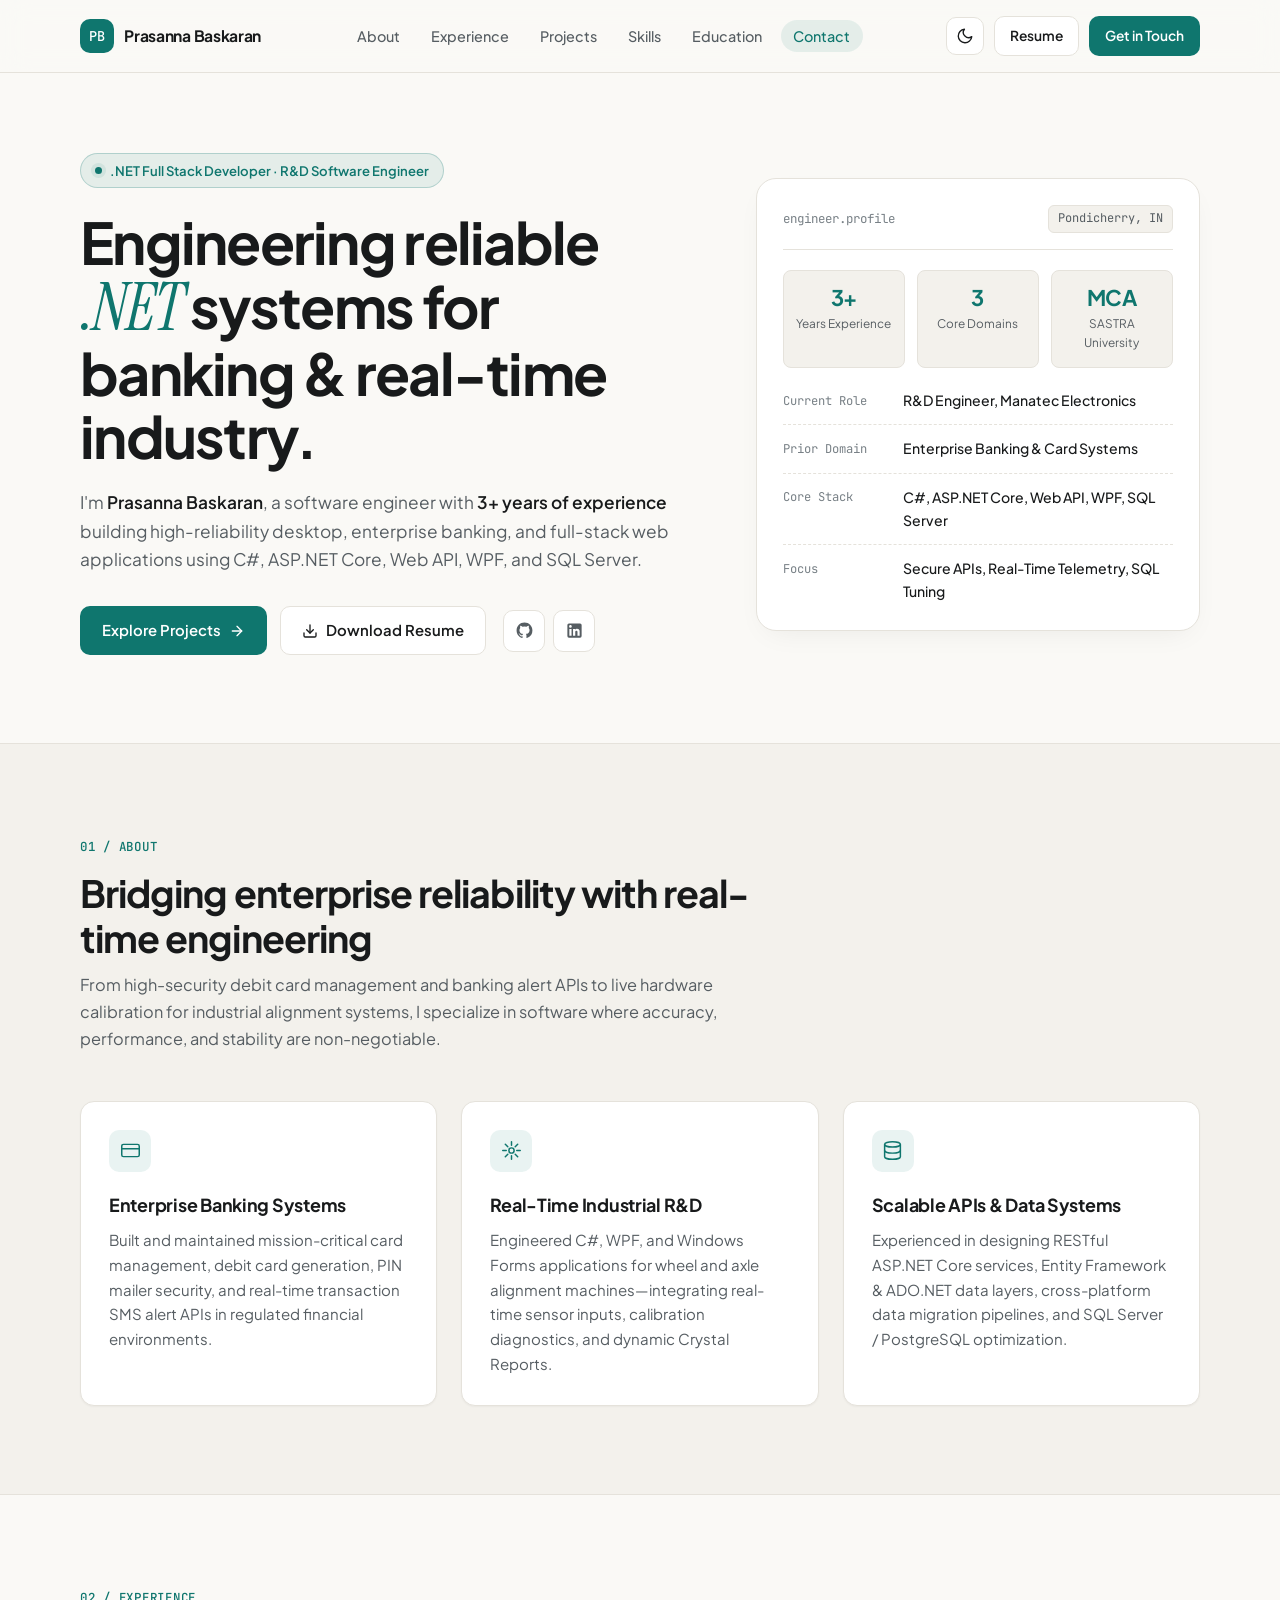
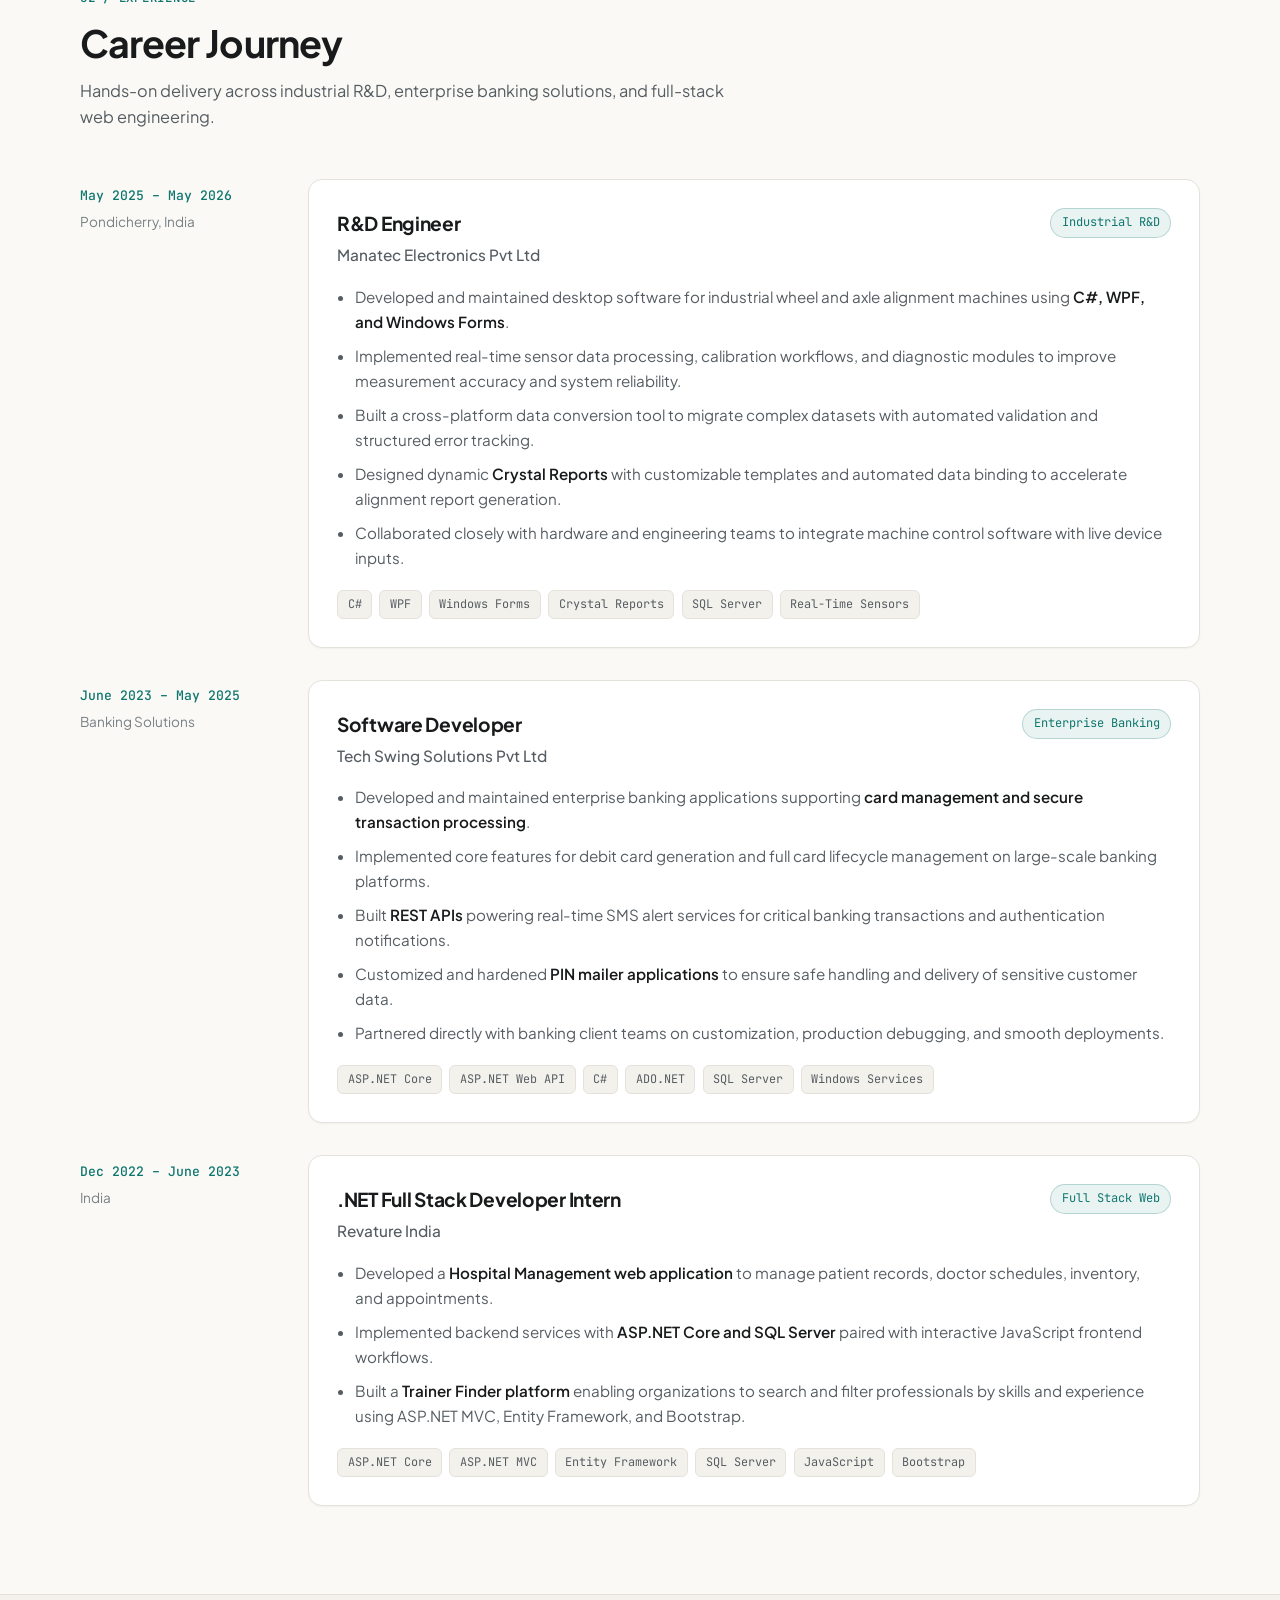
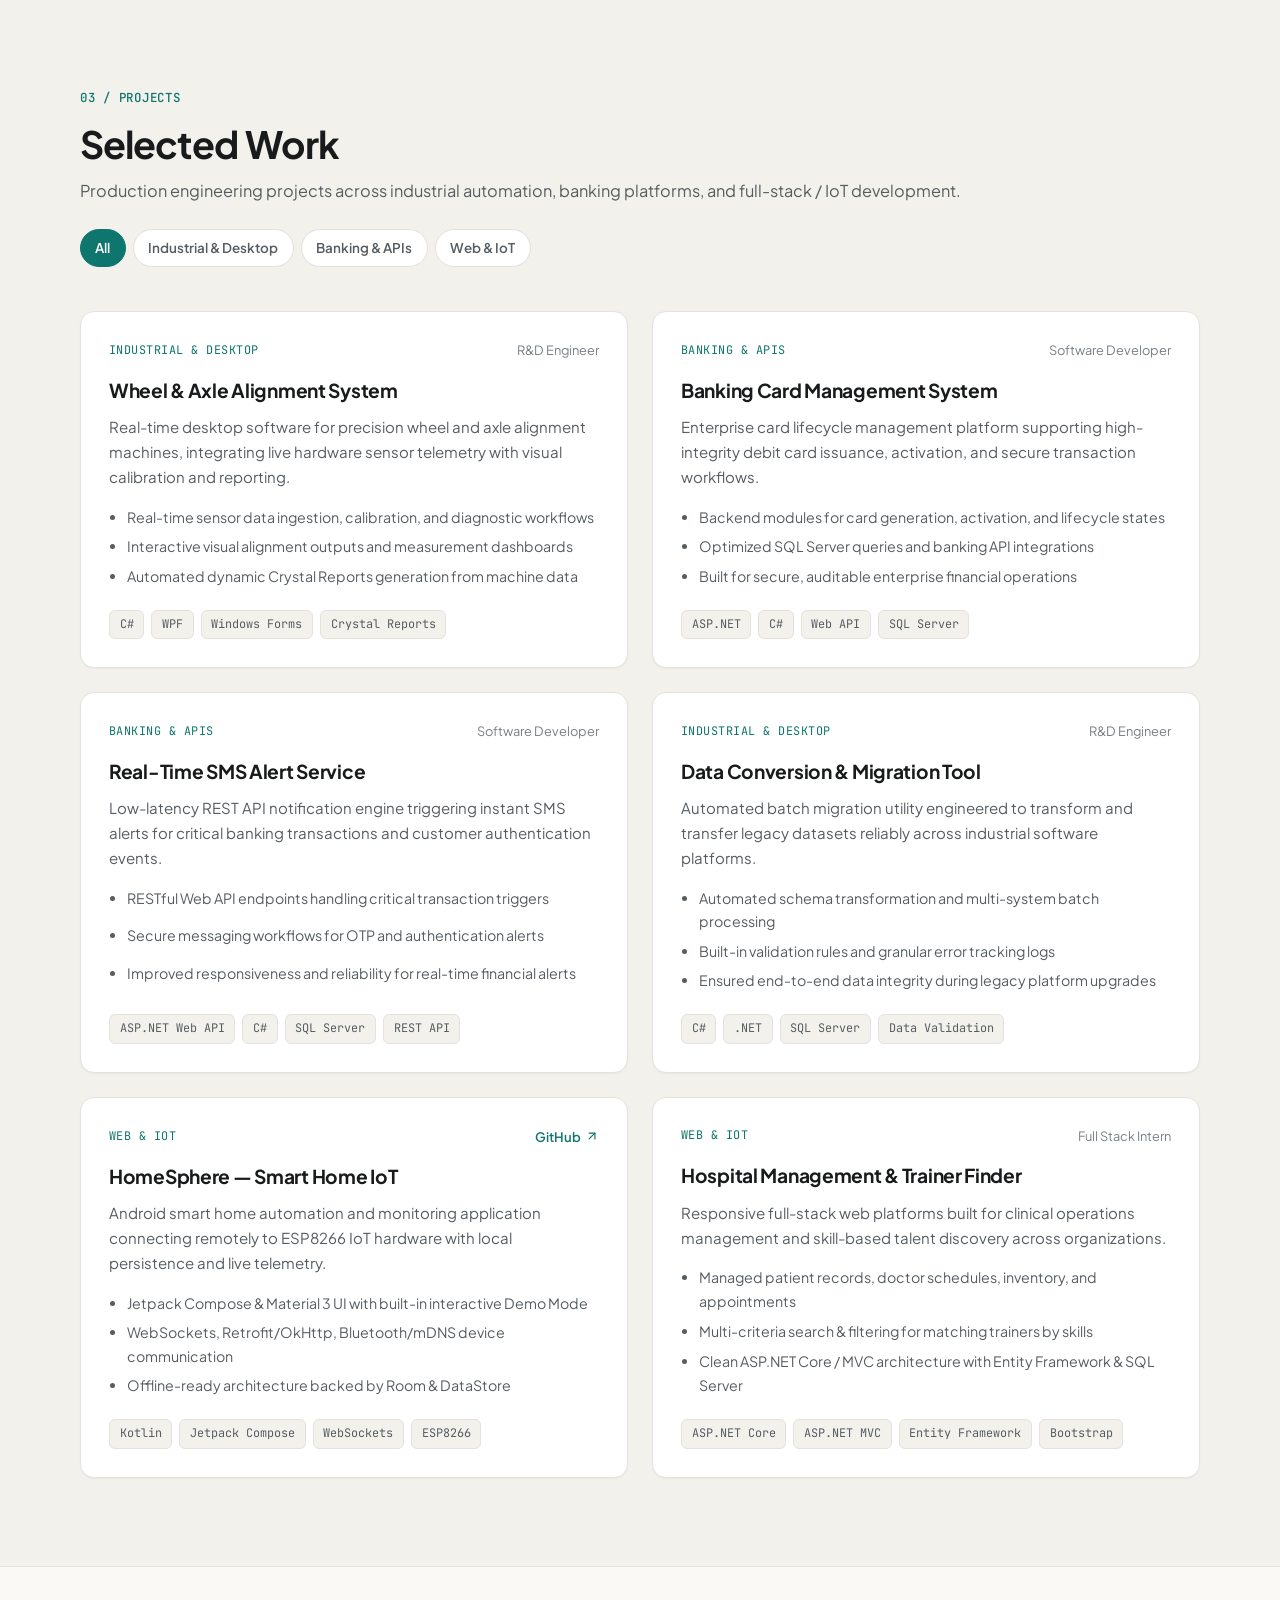
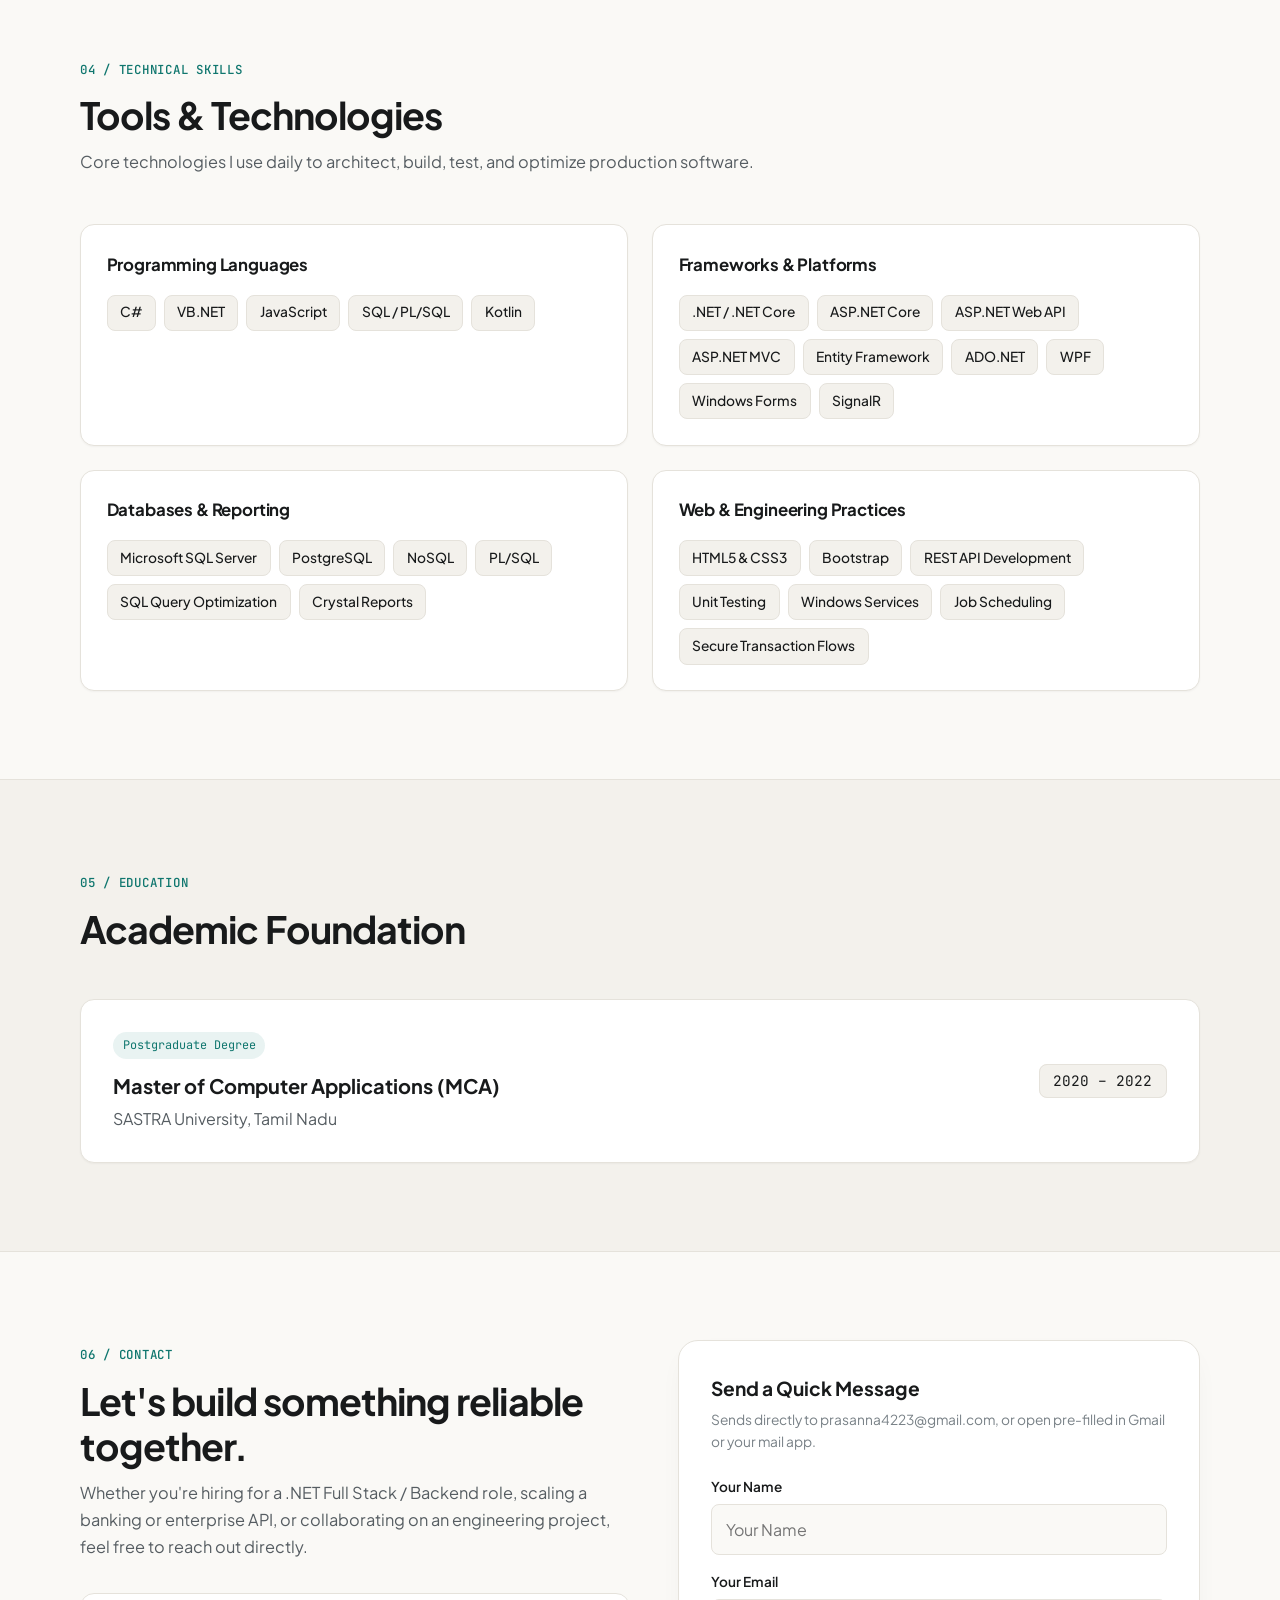
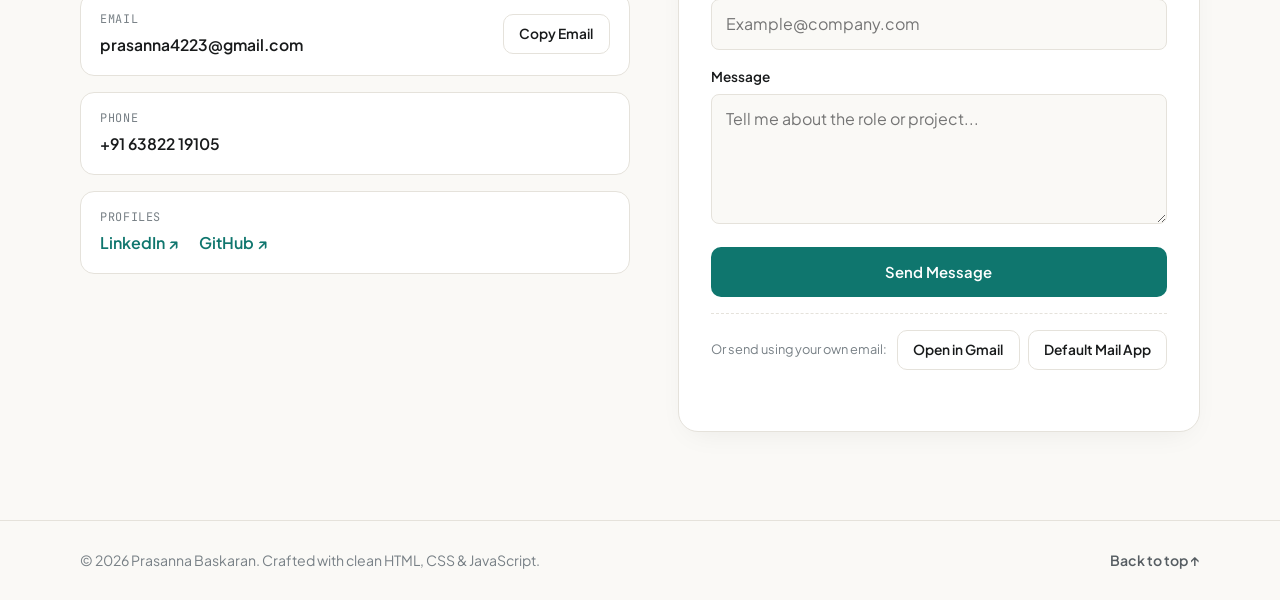
==== commit f4021f63: "updated section" ====
--- a/index.html
+++ b/index.html
@@ -639,12 +639,12 @@
 
             <div class="form-group">
               <label for="senderName">Your Name</label>
-              <input type="text" id="senderName" name="name" placeholder="Jane Doe" required />
+              <input type="text" id="senderName" name="name" placeholder="Your Name" required />
             </div>
 
             <div class="form-group">
               <label for="senderEmail">Your Email</label>
-              <input type="email" id="senderEmail" name="email" placeholder="jane@company.com" required />
+              <input type="email" id="senderEmail" name="email" placeholder="Example@company.com" required />
             </div>
 
             <div class="form-group">
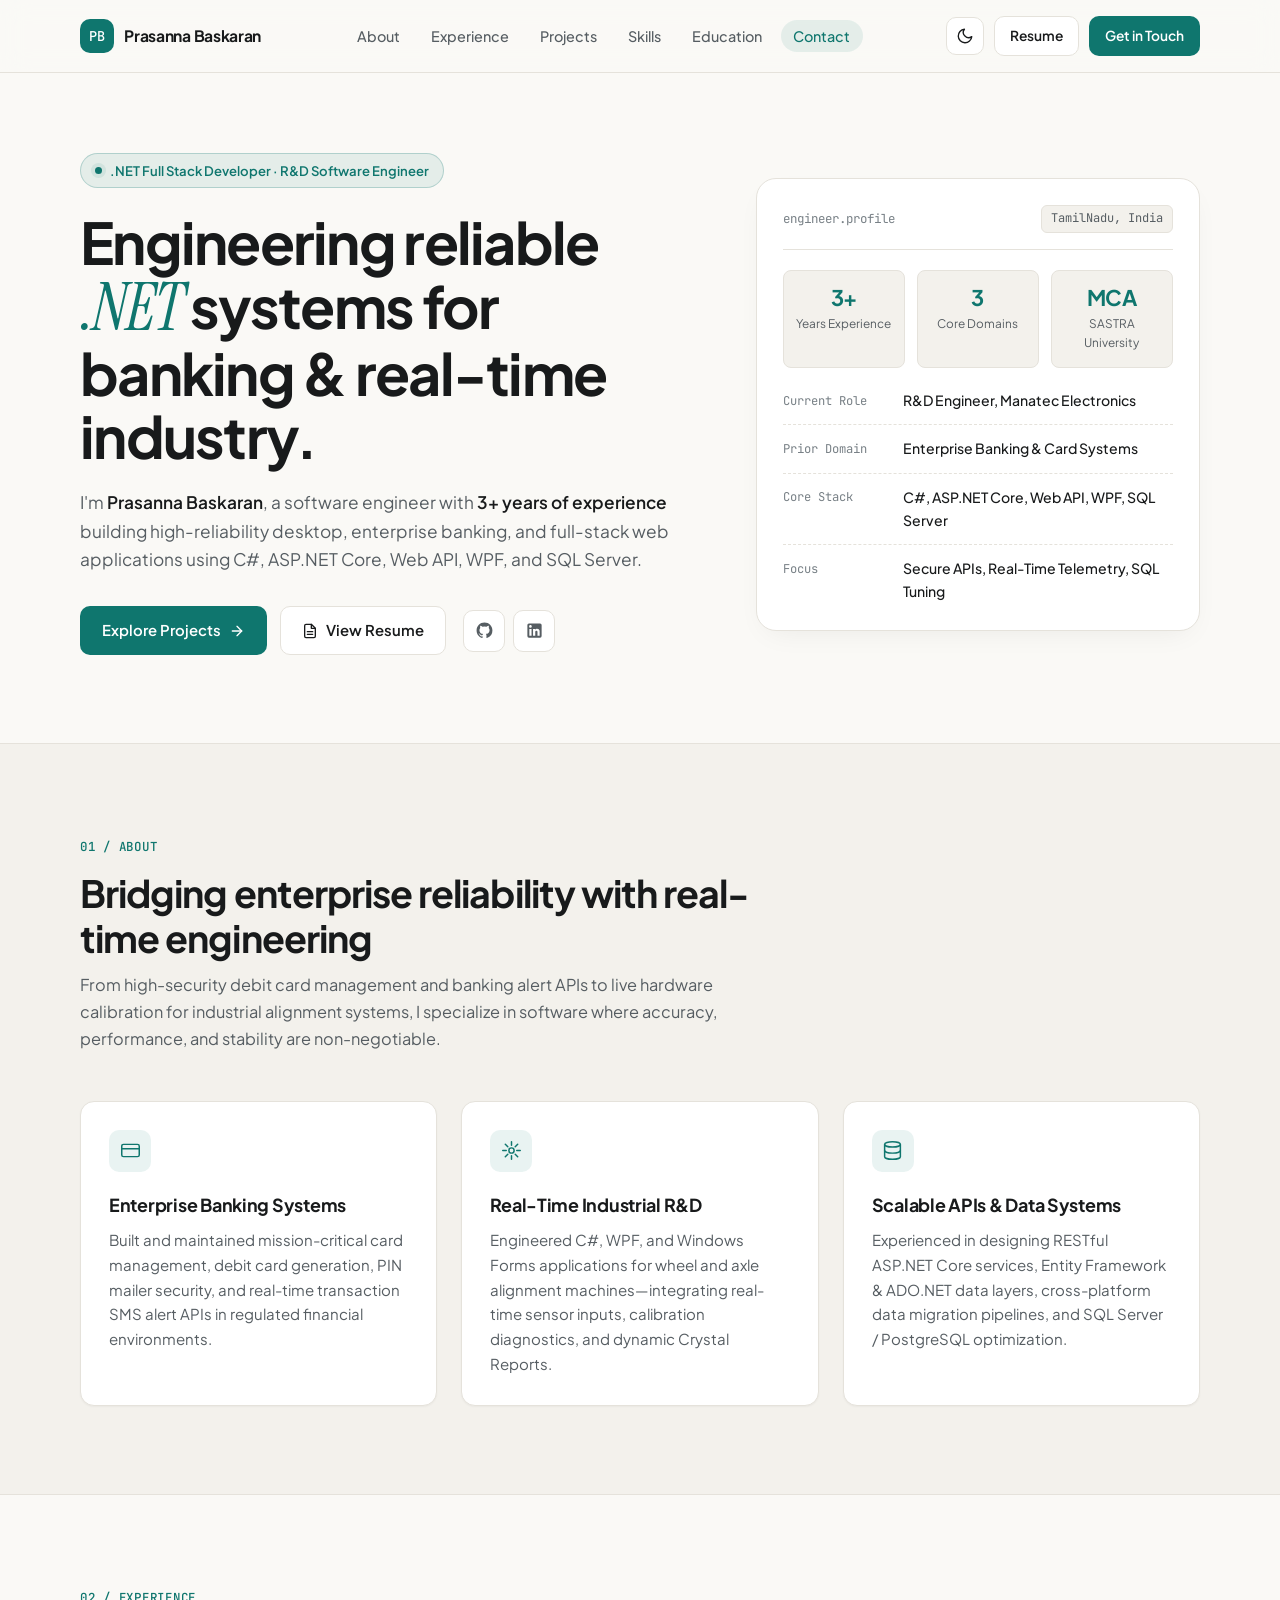
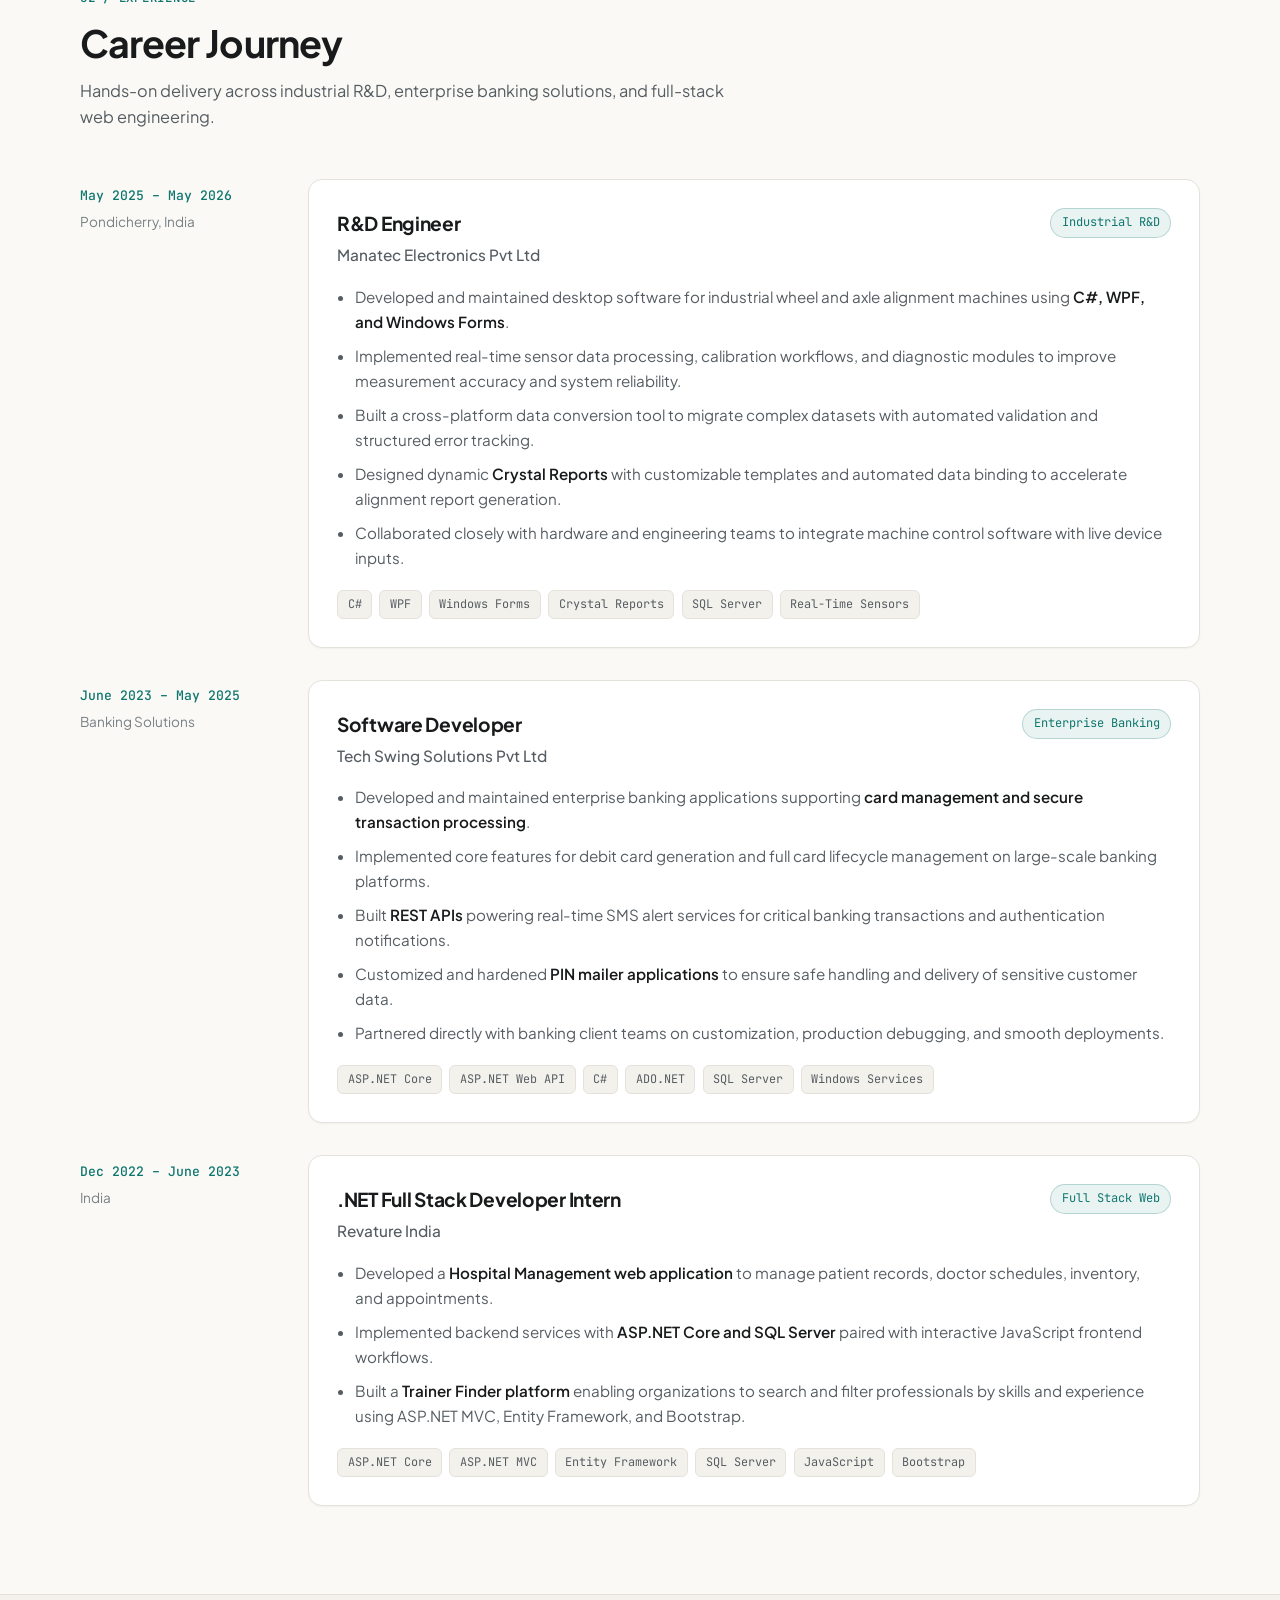
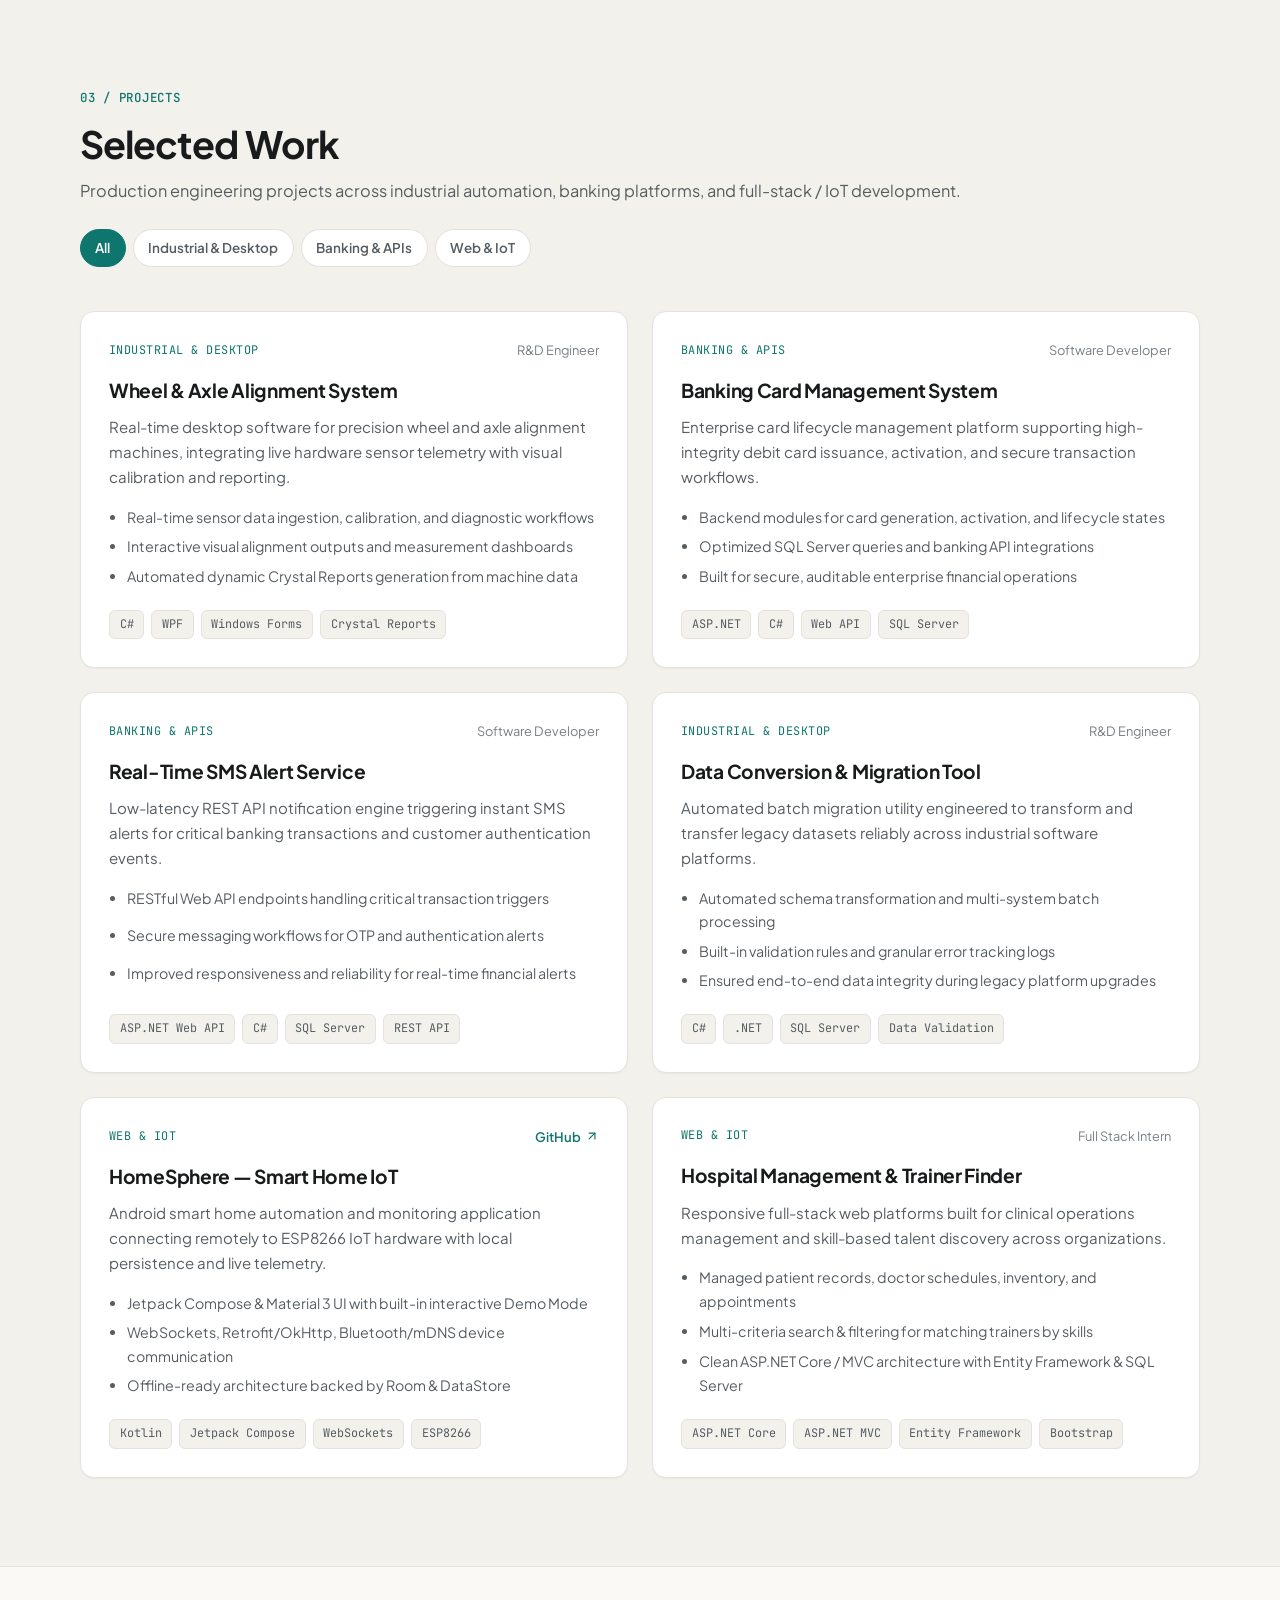
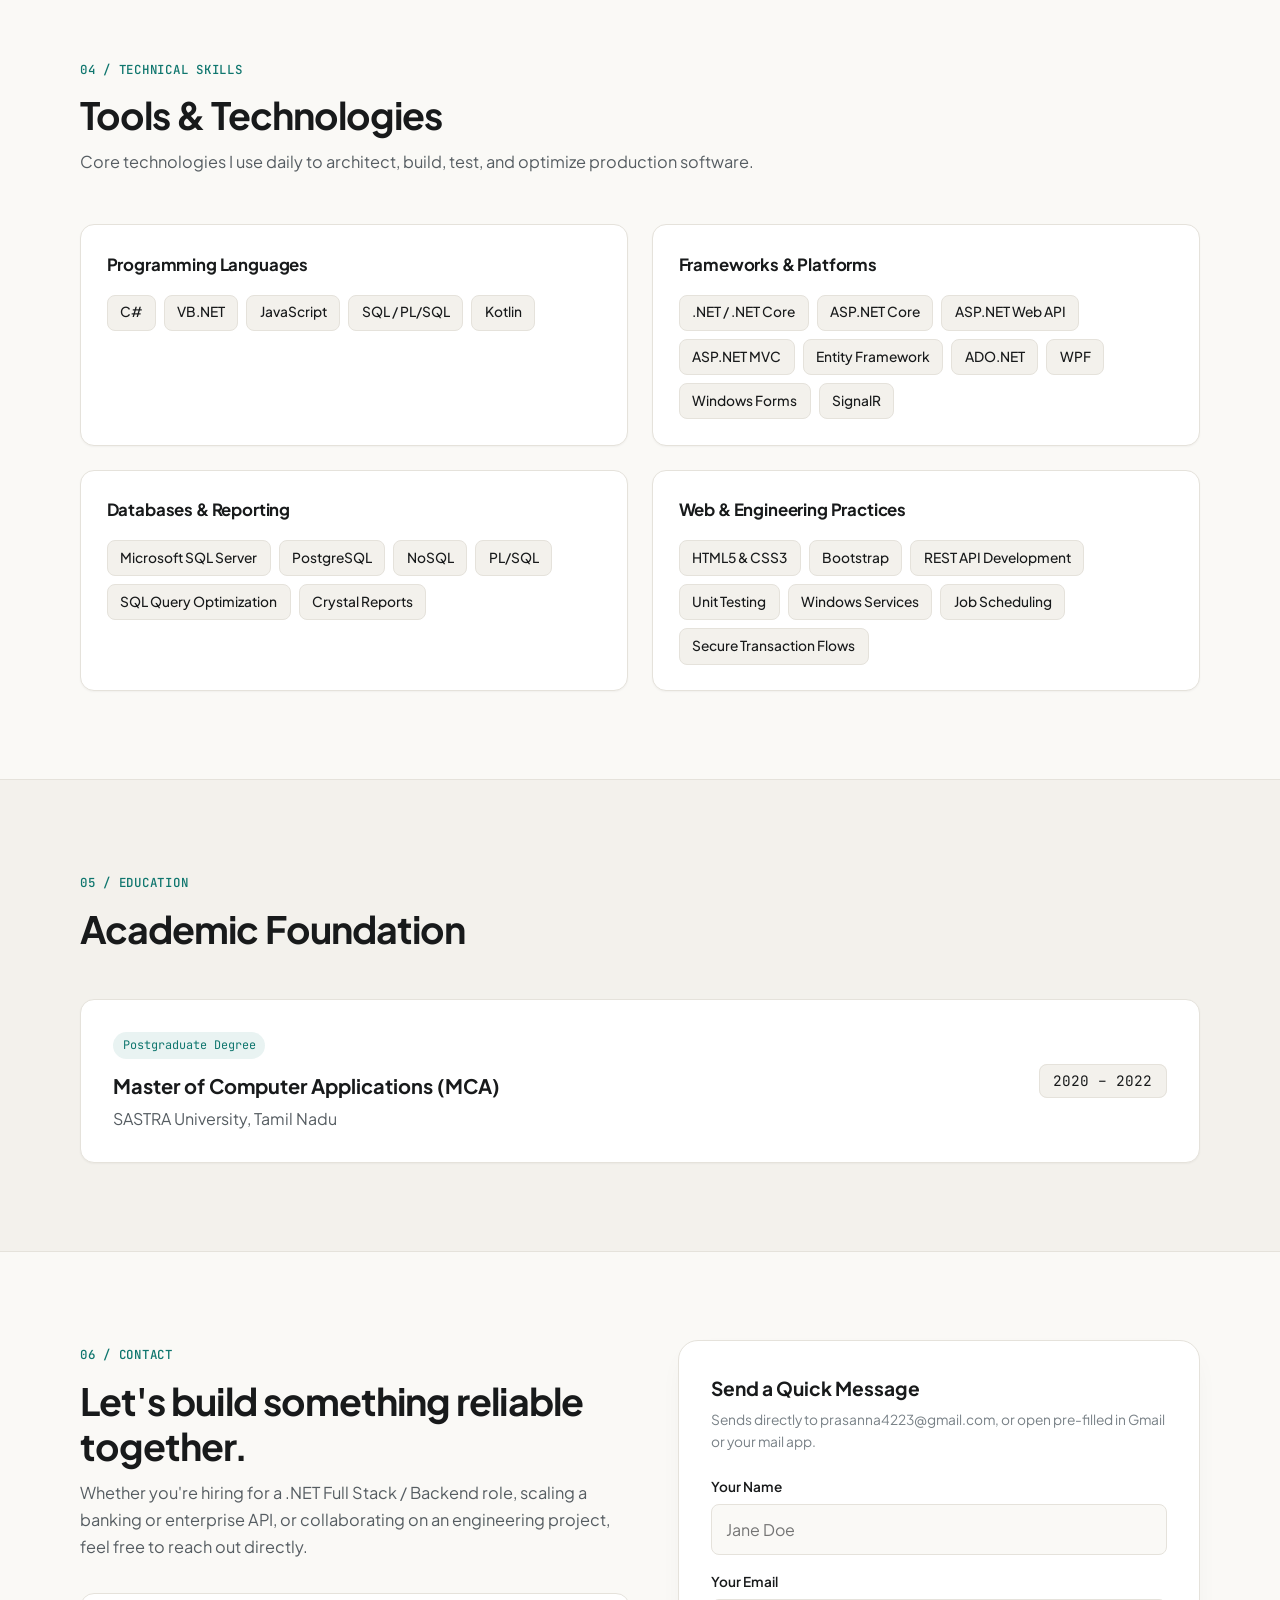
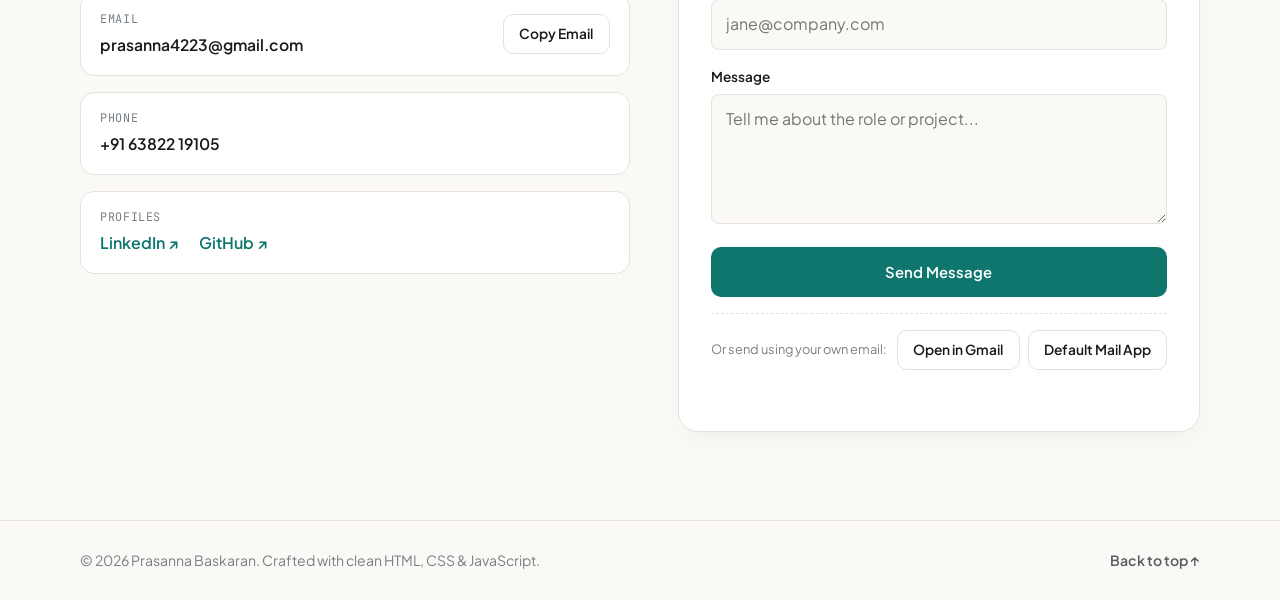
==== commit 5ea01622: "update portfolio" ====
--- a/index.html
+++ b/index.html
@@ -55,7 +55,7 @@
           </svg>
         </button>
 
-        <a href="Prasanna_Baskaran_Resume.html" download="Prasanna_Baskaran_Resume.html" class="btn btn-secondary btn-sm hide-mobile">Resume</a>
+        <a href="Prasanna_Baskaran_Resume.html" class="btn btn-secondary btn-sm hide-mobile">Resume</a>
         <a href="#contact" class="btn btn-primary btn-sm hide-mobile">Get in Touch</a>
 
         <button
@@ -83,7 +83,7 @@
         <li><a href="#skills" class="mobile-nav-link">Skills</a></li>
         <li><a href="#education" class="mobile-nav-link">Education</a></li>
         <li><a href="#contact" class="mobile-nav-link">Contact</a></li>
-        <li><a href="Prasanna_Baskaran_Resume.html" download="Prasanna_Baskaran_Resume.html" class="mobile-nav-link">Download Resume</a></li>
+        <li><a href="Prasanna_Baskaran_Resume.html" class="mobile-nav-link">View Resume</a></li>
       </ul>
     </div>
   </header>
@@ -114,13 +114,14 @@
                 <path d="m12 5 7 7-7 7"></path>
               </svg>
             </a>
-            <a href="Prasanna_Baskaran_Resume.html" download="Prasanna_Baskaran_Resume.html" class="btn btn-secondary" id="downloadResumeBtn">
+            <a href="Prasanna_Baskaran_Resume.html" class="btn btn-secondary" id="viewResumeBtn">
               <svg class="btn-icon" viewBox="0 0 24 24" fill="none" stroke="currentColor" stroke-width="2" stroke-linecap="round" stroke-linejoin="round" aria-hidden="true">
-                <path d="M21 15v4a2 2 0 0 1-2 2H5a2 2 0 0 1-2-2v-4"></path>
-                <polyline points="7 10 12 15 17 10"></polyline>
-                <line x1="12" y1="15" x2="12" y2="3"></line>
+                <path d="M14 2H6a2 2 0 0 0-2 2v16a2 2 0 0 0 2 2h12a2 2 0 0 0 2-2V8z"></path>
+                <polyline points="14 2 14 8 20 8"></polyline>
+                <line x1="16" y1="13" x2="8" y2="13"></line>
+                <line x1="16" y1="17" x2="8" y2="17"></line>
               </svg>
-              Download Resume
+              View Resume
             </a>
             <div class="social-row">
               <a href="https://github.com/PrasnnaBaskaran" target="_blank" rel="noopener noreferrer" class="social-link" aria-label="GitHub Profile" title="GitHub">
@@ -140,7 +141,7 @@
         <aside class="hero-card reveal" aria-label="Engineering overview card">
           <div class="card-header-bar">
             <span class="mono-label">engineer.profile</span>
-            <span class="location-tag">Pondicherry, IN</span>
+            <span class="location-tag">TamilNadu, India</span>
           </div>
 
           <div class="stat-grid">
@@ -639,12 +640,12 @@
 
             <div class="form-group">
               <label for="senderName">Your Name</label>
-              <input type="text" id="senderName" name="name" placeholder="Your Name" required />
+              <input type="text" id="senderName" name="name" placeholder="Jane Doe" required />
             </div>
 
             <div class="form-group">
               <label for="senderEmail">Your Email</label>
-              <input type="email" id="senderEmail" name="email" placeholder="Example@company.com" required />
+              <input type="email" id="senderEmail" name="email" placeholder="jane@company.com" required />
             </div>
 
             <div class="form-group">
